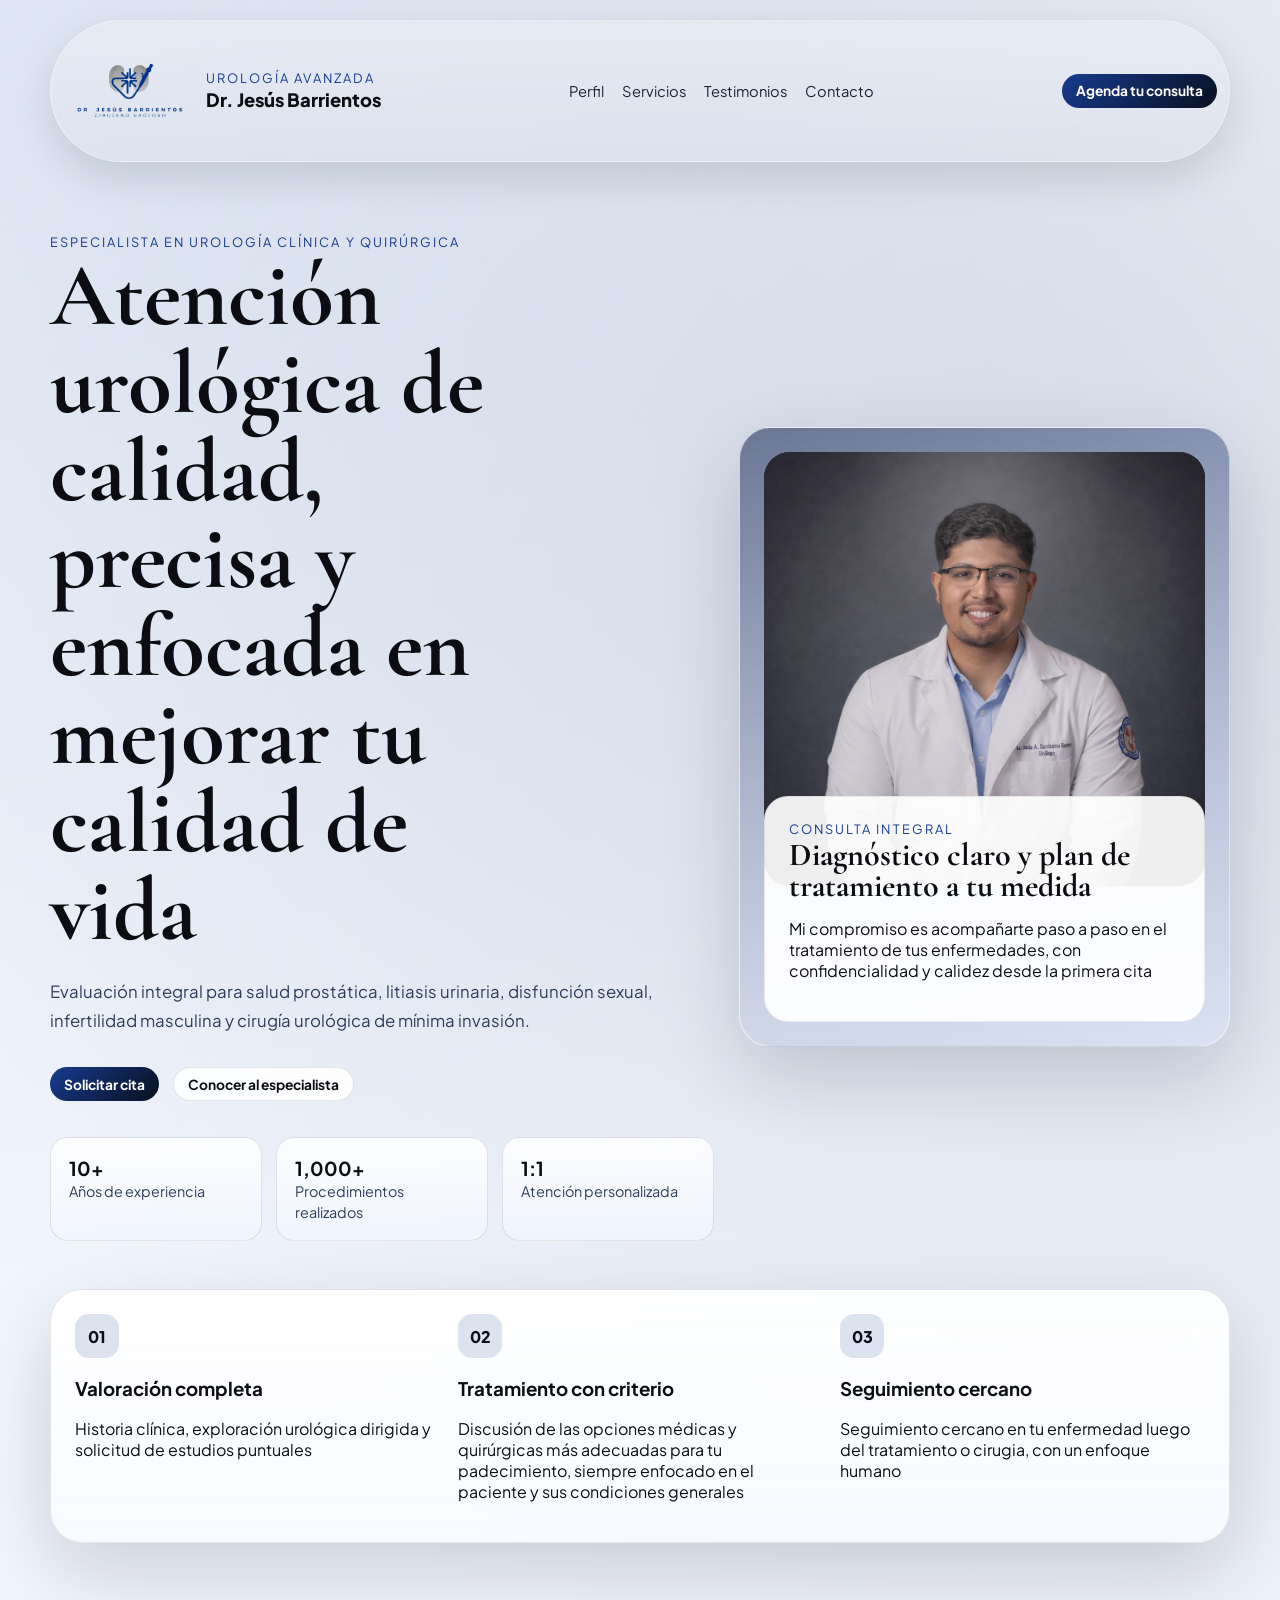
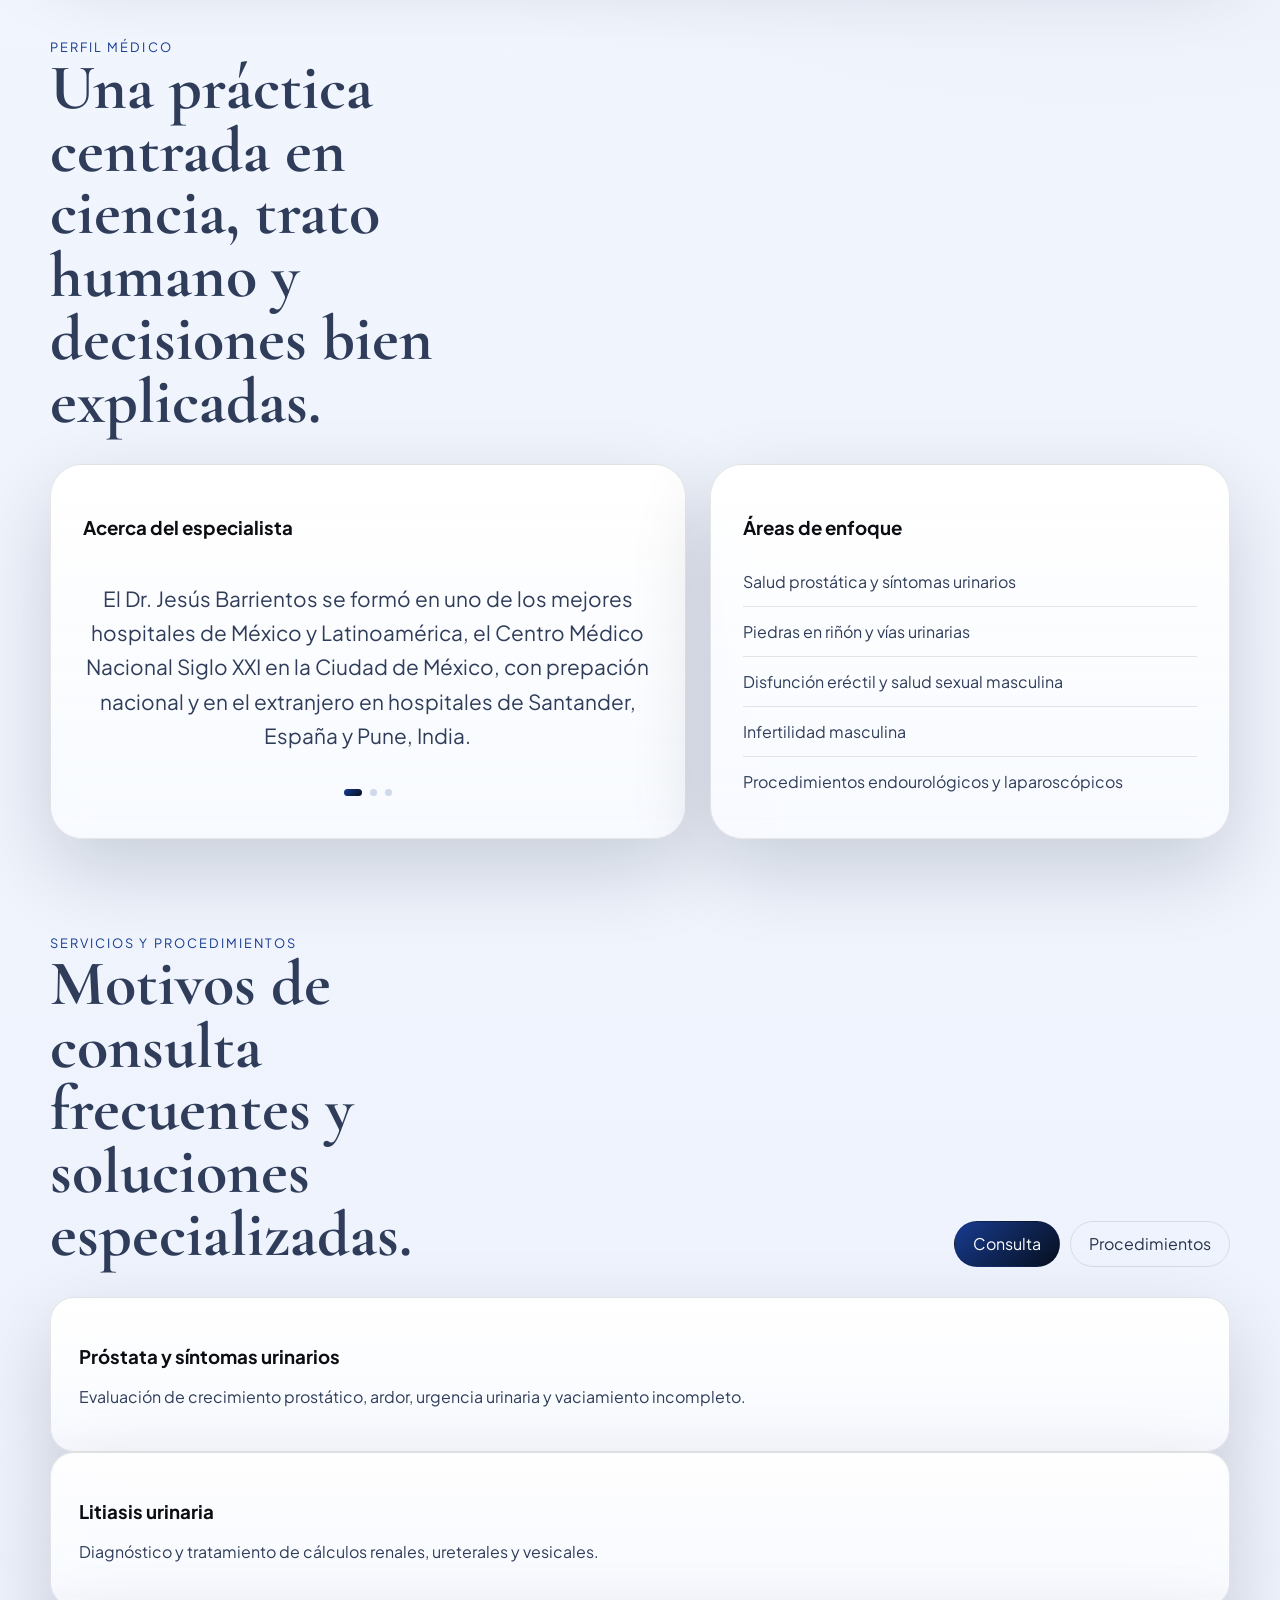
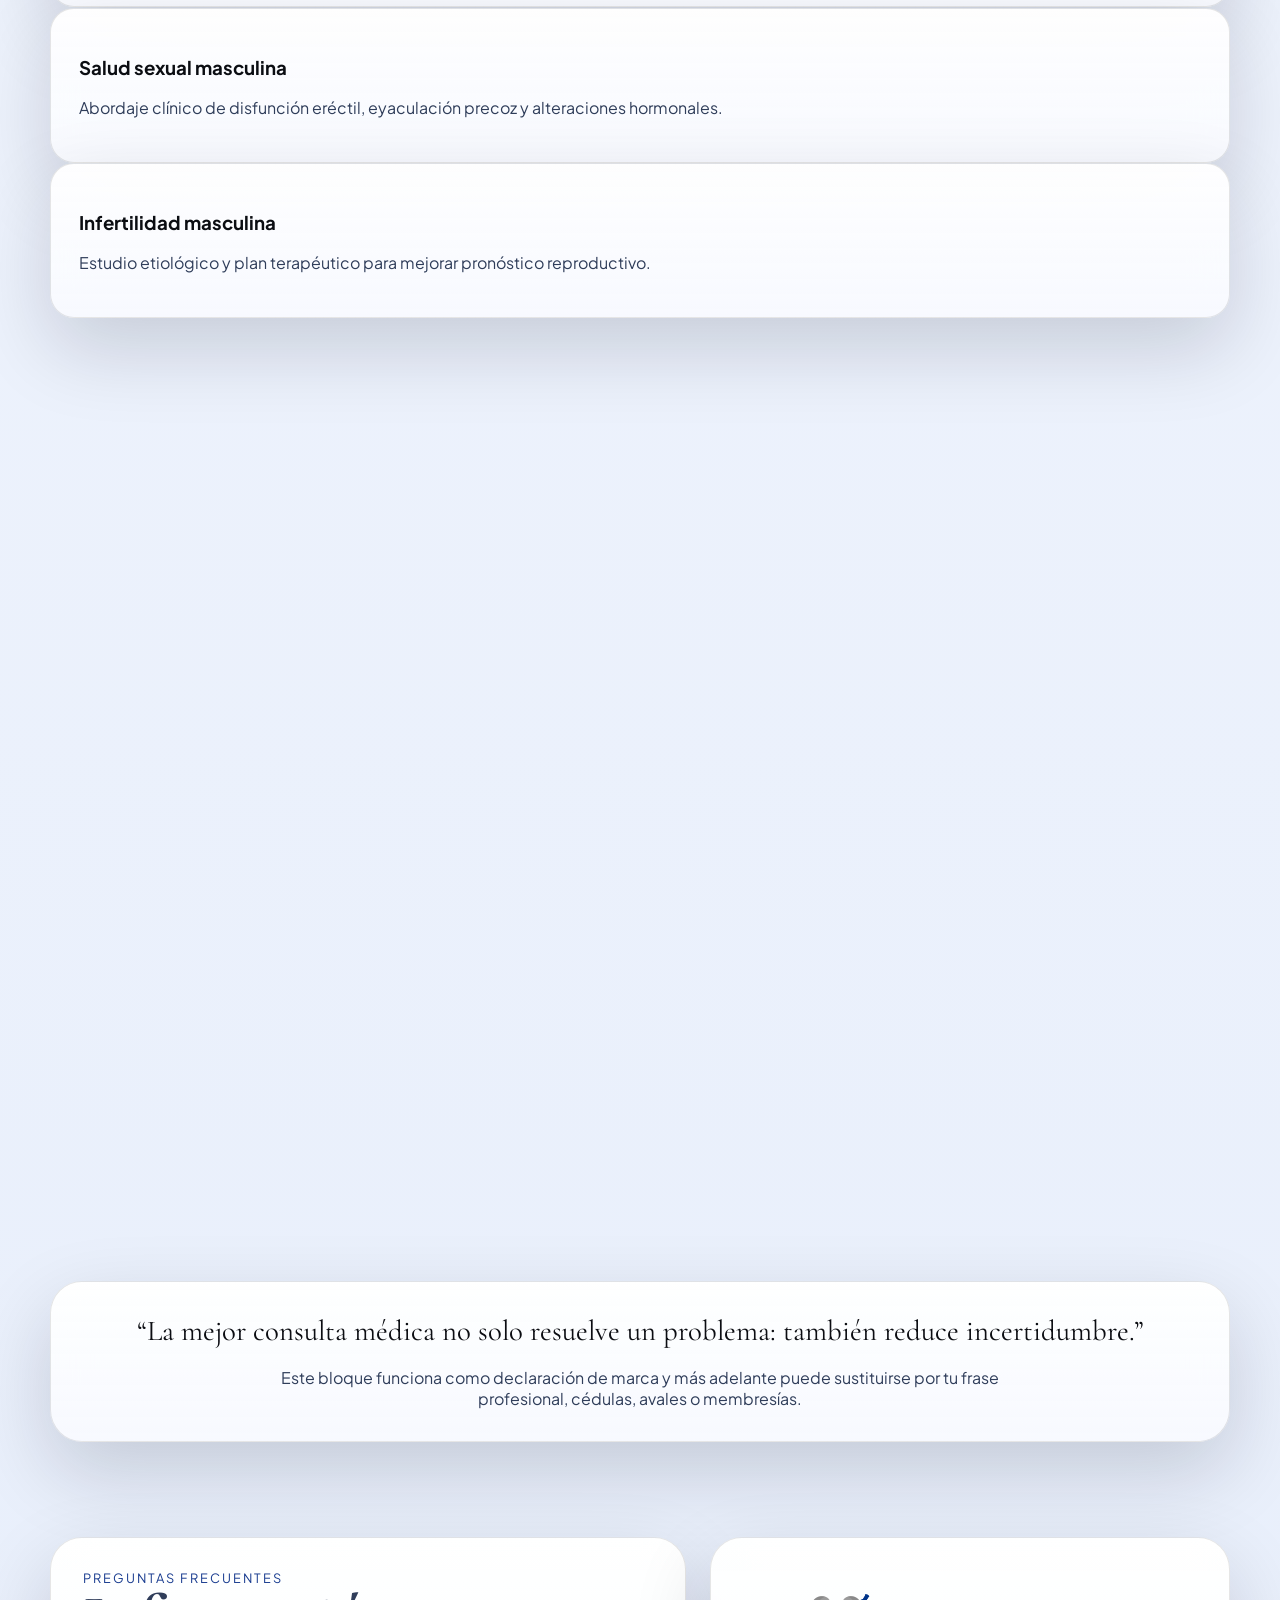
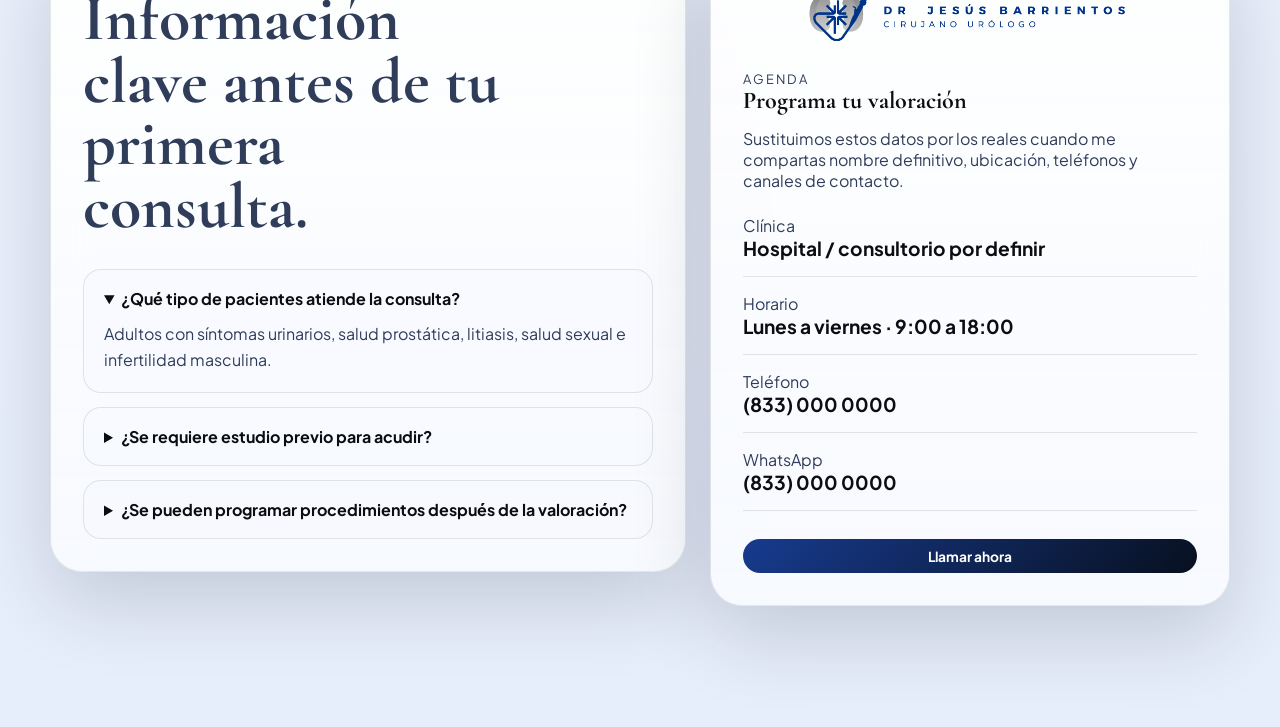
==== index.html @ b32d608a "Avance inicial landing Dr. Jesus Barrientos" ====
<!DOCTYPE html>
<html lang="es">
  <head>
    <meta charset="UTF-8" />
    <meta name="viewport" content="width=device-width, initial-scale=1.0" />
    <title>Dr. Jesús Barrientos | Cirujano Urólogo</title>
    <meta
      name="description"
      content="Landing page para práctica de urología con enfoque humano, diagnóstico preciso y atención especializada."
    />
    <link rel="preconnect" href="https://fonts.googleapis.com" />
    <link rel="preconnect" href="https://fonts.gstatic.com" crossorigin />
    <link
      href="https://fonts.googleapis.com/css2?family=Plus+Jakarta+Sans:wght@400;500;700;800&family=Cormorant+Garamond:wght@500;600;700&display=swap"
      rel="stylesheet"
    />
    <link rel="stylesheet" href="styles.css?v=8" />
  </head>
  <body>
    <div class="page-shell">
      <header class="topbar">
        <div class="brand-lockup">
          <img
            class="brand-logo"
            src="assets/logo-jesus-color.png"
            alt="Logo del Dr. Jesús Barrientos"
          />
          <div>
            <p class="eyebrow">Urología avanzada</p>
            <a class="brand-name" href="#inicio">Dr. Jesús Barrientos</a>
          </div>
        </div>
        <nav class="nav">
          <a href="#perfil">Perfil</a>
          <a href="#servicios">Servicios</a>
          <a href="#testimonios">Testimonios</a>
          <a href="#contacto">Contacto</a>
        </nav>
        <a class="button button-primary" href="#contacto">Agenda tu consulta</a>
      </header>

      <main>
        <section class="hero" id="inicio">
          <div class="hero-copy">
            <p class="eyebrow">Especialista en urología clínica y quirúrgica</p>
            <h1>Atención urológica de calidad, precisa y enfocada en mejorar tu calidad de vida</h1>
            <p class="hero-text">
              Evaluación integral para salud prostática, litiasis urinaria, disfunción sexual,
              infertilidad masculina y cirugía urológica de mínima invasión.
            </p>
            <div class="hero-actions">
              <a class="button button-primary" href="#contacto">Solicitar cita</a>
              <a class="button button-secondary" href="#perfil">Conocer al especialista</a>
            </div>
            <ul class="hero-metrics" aria-label="Indicadores de confianza">
              <li>
                <strong class="count-up" data-target="10" data-suffix="+">0</strong>
                <span>Años de experiencia</span>
              </li>
              <li>
                <strong class="count-up" data-target="1000" data-suffix="+">0</strong>
                <span>Procedimientos realizados</span>
              </li>
              <li><strong>1:1</strong><span>Atención personalizada</span></li>
            </ul>
          </div>
          <div class="hero-visual" aria-hidden="true">
            <div class="doctor-card">
              <div class="doctor-portrait">
                <img
                  class="doctor-photo"
                  src="assets/imagen-profesional.png"
                  alt="Fotografía profesional del Dr. Jesús Barrientos"
                />
              </div>
              <div class="doctor-details">
                <p class="eyebrow">Consulta integral</p>
                <h2>Diagnóstico claro y plan de tratamiento a tu medida</h2>
                <p>
                  Mi compromiso es acompañarte paso a paso en el tratamiento de tus enfermedades,
                  con confidencialidad y calidez desde la primera cita
                </p>
              </div>
            </div>
          </div>
        </section>

        <section class="trust-strip" aria-label="Beneficios clave">
          <article>
            <span>01</span>
            <h3>Valoración completa</h3>
            <p>Historia clínica, exploración urológica dirigida y solicitud de estudios puntuales</p>
          </article>
          <article>
            <span>02</span>
            <h3>Tratamiento con criterio</h3>
            <p>
              Discusión de las opciones médicas y quirúrgicas más adecuadas para tu padecimiento,
              siempre enfocado en el paciente y sus condiciones generales
            </p>
          </article>
          <article>
            <span>03</span>
            <h3>Seguimiento cercano</h3>
            <p>Seguimiento cercano en tu enfermedad luego del tratamiento o cirugia, con un enfoque humano</p>
          </article>
        </section>

        <section class="profile section" id="perfil">
          <div class="section-heading">
            <p class="eyebrow">Perfil médico</p>
            <h2>Una práctica centrada en ciencia, trato humano y decisiones bien explicadas.</h2>
          </div>
          <div class="profile-grid">
            <article class="profile-card">
              <h3>Acerca del especialista</h3>
              <div class="profile-rotator" aria-live="polite">
                <article class="profile-slide active">
                  <p>
                    El Dr. Jesús Barrientos se formó en uno de los mejores hospitales de México y
                    Latinoamérica, el Centro Médico Nacional Siglo XXI en la Ciudad de México, con
                    prepación nacional y en el extranjero en hospitales de Santander, España y
                    Pune, India.
                  </p>
                </article>
                <article class="profile-slide">
                  <p>
                    Cuenta con preparación en cirugía de minima invasión, láser y laparoscópica
                    que permite el mejor tratamiento y recuperación con tecnología de vanguardia,
                    siempre con enfoque integral del paciente y con un sentido humano en cada paso
                    de la enfermedad.
                  </p>
                </article>
                <article class="profile-slide">
                  <p>
                    Certificado por Organismos Nacionales e Internacionales como el Colegio
                    Mexicano de Urología Nacional y la AUA (American Urological Association).
                  </p>
                </article>
              </div>
              <div class="profile-dots" aria-label="Cambiar tarjeta de perfil">
                <button class="profile-dot active" type="button" aria-label="Ver tarjeta 1"></button>
                <button class="profile-dot" type="button" aria-label="Ver tarjeta 2"></button>
                <button class="profile-dot" type="button" aria-label="Ver tarjeta 3"></button>
              </div>
            </article>
            <article class="credentials-card">
              <h3>Áreas de enfoque</h3>
              <ul>
                <li>Salud prostática y síntomas urinarios</li>
                <li>Piedras en riñón y vías urinarias</li>
                <li>Disfunción eréctil y salud sexual masculina</li>
                <li>Infertilidad masculina</li>
                <li>Procedimientos endourológicos y laparoscópicos</li>
              </ul>
            </article>
          </div>
        </section>

        <section class="services section" id="servicios">
          <div class="section-heading split">
            <div>
              <p class="eyebrow">Servicios y procedimientos</p>
              <h2>Motivos de consulta frecuentes y soluciones especializadas.</h2>
            </div>
            <div class="tab-controls" role="tablist" aria-label="Tipos de atención">
              <button class="tab-button active" data-tab="consulta" type="button">Consulta</button>
              <button class="tab-button" data-tab="procedimientos" type="button">Procedimientos</button>
            </div>
          </div>

          <div class="tab-panel active" id="consulta">
            <div class="service-grid">
              <article class="service-card">
                <h3>Próstata y síntomas urinarios</h3>
                <p>Evaluación de crecimiento prostático, ardor, urgencia urinaria y vaciamiento incompleto.</p>
              </article>
              <article class="service-card">
                <h3>Litiasis urinaria</h3>
                <p>Diagnóstico y tratamiento de cálculos renales, ureterales y vesicales.</p>
              </article>
              <article class="service-card">
                <h3>Salud sexual masculina</h3>
                <p>Abordaje clínico de disfunción eréctil, eyaculación precoz y alteraciones hormonales.</p>
              </article>
              <article class="service-card">
                <h3>Infertilidad masculina</h3>
                <p>Estudio etiológico y plan terapéutico para mejorar pronóstico reproductivo.</p>
              </article>
            </div>
          </div>

          <div class="tab-panel" id="procedimientos">
            <div class="service-grid">
              <article class="service-card accent">
                <h3>Endourología</h3>
                <p>Manejo mínimamente invasivo para litiasis y patologías del tracto urinario.</p>
              </article>
              <article class="service-card accent">
                <h3>Cirugía laparoscópica</h3>
                <p>Técnicas con menor agresión tisular, recuperación más rápida y mejor control postoperatorio.</p>
              </article>
              <article class="service-card accent">
                <h3>Cistoscopia diagnóstica</h3>
                <p>Visualización directa de uretra y vejiga para diagnóstico oportuno.</p>
              </article>
              <article class="service-card accent">
                <h3>Cirugía ambulatoria</h3>
                <p>Resolución de procedimientos seleccionados con logística clara y seguimiento continuo.</p>
              </article>
            </div>
          </div>
        </section>

        <section class="testimonial-band section" id="testimonios">
          <div class="section-heading">
            <p class="eyebrow">Testimonios</p>
            <h2>La experiencia del paciente también forma parte del tratamiento.</h2>
          </div>
          <div class="testimonial-grid">
            <article class="testimonial-card">
              <p>
                “Me explicaron cada estudio y cada opción de tratamiento con mucha claridad. El
                proceso fue serio, ordenado y sin improvisaciones.”
              </p>
              <strong>Paciente, 48 años</strong>
            </article>
            <article class="testimonial-card">
              <p>
                “Buscaba una consulta profesional y discreta. Encontré seguimiento real y una
                atención muy humana.”
              </p>
              <strong>Paciente, 35 años</strong>
            </article>
            <article class="testimonial-card">
              <p>
                “El enfoque fue práctico y preciso. Salí de la cita entendiendo qué tenía y cuál
                era el siguiente paso.”
              </p>
              <strong>Paciente, 56 años</strong>
            </article>
          </div>
        </section>

        <section class="statement section">
          <blockquote>
            “La mejor consulta médica no solo resuelve un problema: también reduce incertidumbre.”
          </blockquote>
          <p>
            Este bloque funciona como declaración de marca y más adelante puede sustituirse por tu
            frase profesional, cédulas, avales o membresías.
          </p>
        </section>

        <section class="faq-contact section" id="contacto">
          <div class="faq-panel">
            <div class="section-heading">
              <p class="eyebrow">Preguntas frecuentes</p>
              <h2>Información clave antes de tu primera consulta.</h2>
            </div>
            <div class="faq-list">
              <details open>
                <summary>¿Qué tipo de pacientes atiende la consulta?</summary>
                <p>Adultos con síntomas urinarios, salud prostática, litiasis, salud sexual e infertilidad masculina.</p>
              </details>
              <details>
                <summary>¿Se requiere estudio previo para acudir?</summary>
                <p>No necesariamente. Si ya cuentas con análisis o ultrasonidos, conviene llevarlos para revisión.</p>
              </details>
              <details>
                <summary>¿Se pueden programar procedimientos después de la valoración?</summary>
                <p>Sí. El plan se define tras la consulta, con indicaciones, riesgos y tiempos de recuperación explicados.</p>
              </details>
            </div>
          </div>

          <aside class="contact-card">
            <img
              class="contact-logo"
              src="assets/logo-jesus-color-2.png"
              alt="Logo del Dr. Jesús Barrientos"
            />
            <p class="eyebrow">Agenda</p>
            <h2>Programa tu valoración</h2>
            <p>
              Sustituimos estos datos por los reales cuando me compartas nombre definitivo,
              ubicación, teléfonos y canales de contacto.
            </p>
            <ul class="contact-list">
              <li><span>Clínica</span><strong>Hospital / consultorio por definir</strong></li>
              <li><span>Horario</span><strong>Lunes a viernes · 9:00 a 18:00</strong></li>
              <li><span>Teléfono</span><strong>(833) 000 0000</strong></li>
              <li><span>WhatsApp</span><strong>(833) 000 0000</strong></li>
            </ul>
            <a class="button button-primary full" href="tel:+528330000000">Llamar ahora</a>
          </aside>
        </section>
      </main>
    </div>

    <script src="script.js?v=8"></script>
  </body>
</html>
---- styles.css ----
:root {
  --bg: #edf2fb;
  --bg-soft: #f7f9fe;
  --surface: rgba(255, 255, 255, 0.82);
  --surface-strong: #ffffff;
  --text: #0b0d12;
  --muted: #2f3d5a;
  --line: rgba(11, 13, 18, 0.1);
  --primary: #173b8f;
  --primary-deep: #0c1f4d;
  --accent: #d6deef;
  --shadow: 0 30px 80px rgba(7, 13, 29, 0.16);
  --radius-xl: 32px;
  --radius-lg: 24px;
  --radius-md: 18px;
  --content: 1180px;
}

* {
  box-sizing: border-box;
}

html {
  scroll-behavior: smooth;
}

section[id] {
  scroll-margin-top: 92px;
}

@media (prefers-reduced-motion: reduce) {
  html {
    scroll-behavior: auto;
  }
}

body {
  margin: 0;
  font-family: "Plus Jakarta Sans", sans-serif;
  color: var(--text);
  background:
    radial-gradient(circle at top left, rgba(23, 59, 143, 0.1), transparent 24%),
    radial-gradient(circle at 85% 10%, rgba(12, 31, 77, 0.12), transparent 24%),
    linear-gradient(180deg, #f5f8fe 0%, #e7eefb 100%);
}

a {
  color: inherit;
  text-decoration: none;
}

img {
  max-width: 100%;
}

.page-shell {
  width: min(calc(100% - 32px), var(--content));
  margin: 20px auto 48px;
}

.reveal {
  opacity: 0;
  transform: translate3d(0, 48px, 0);
  transition:
    opacity 720ms cubic-bezier(0.2, 0.65, 0.2, 1),
    transform 720ms cubic-bezier(0.2, 0.65, 0.2, 1);
  transition-delay: var(--reveal-delay, 0ms);
  will-change: opacity, transform;
}

.reveal.is-visible {
  opacity: 1;
  transform: translate3d(0, 0, 0);
}

.reveal-soft {
  transform: translate3d(0, 32px, 0);
}

@media (prefers-reduced-motion: reduce) {
  .reveal,
  .reveal-soft {
    opacity: 1;
    transform: none;
    transition: none;
  }
}

.topbar,
.trust-strip,
.profile-card,
.credentials-card,
.service-card,
.testimonial-card,
.statement,
.faq-panel,
.contact-card {
  backdrop-filter: blur(18px);
  background: linear-gradient(180deg, rgba(255, 255, 255, 0.96), rgba(248, 250, 255, 0.92));
  border: 1px solid var(--line);
  box-shadow: var(--shadow);
}

.topbar {
  position: sticky;
  top: 10px;
  z-index: 20;
  display: flex;
  align-items: center;
  justify-content: space-between;
  gap: 16px;
  padding: 6px 12px;
  border-radius: 999px;
  background: linear-gradient(180deg, rgba(236, 239, 244, 0.58), rgba(222, 226, 233, 0.44));
  border: 1px solid rgba(255, 255, 255, 0.32);
  box-shadow: 0 16px 42px rgba(9, 14, 24, 0.12);
  backdrop-filter: blur(22px) saturate(125%);
}

.brand-lockup {
  display: flex;
  align-items: center;
  gap: 7px;
  flex: 0 0 auto;
}

.brand-logo {
  width: 136px;
  height: auto;
  display: block;
}

.brand-name {
  font-weight: 800;
  font-size: 1.15rem;
}

.eyebrow {
  margin: 0 0 2px;
  color: var(--primary);
  font-size: 0.8rem;
  letter-spacing: 0.16em;
  text-transform: uppercase;
}

.nav {
  display: flex;
  align-items: center;
  justify-content: center;
  gap: 18px;
  color: #1d2430;
  font-size: 0.92rem;
  flex: 1 1 auto;
}

.topbar > .button {
  flex: 0 0 auto;
}

.button {
  display: inline-flex;
  align-items: center;
  justify-content: center;
  min-height: 34px;
  padding: 0 14px;
  border-radius: 999px;
  font-weight: 700;
  font-size: 0.86rem;
  transition: transform 160ms ease, background 160ms ease, color 160ms ease;
}

.button:hover,
.tab-button:hover {
  transform: translateY(-1px);
}

.button-primary {
  background: linear-gradient(135deg, var(--primary), #08101f);
  color: white;
}

.button-secondary {
  background: rgba(255, 255, 255, 0.9);
  border: 1px solid var(--line);
}

.full {
  width: 100%;
}

.hero,
.faq-contact,
.profile-grid,
.testimonial-grid {
  display: grid;
  gap: 24px;
}

.hero {
  grid-template-columns: 1.15fr 0.85fr;
  align-items: center;
  padding: 72px 0 48px;
}

.hero-copy h1,
.section-heading h2,
.contact-card h2,
.doctor-details h2 {
  margin: 0;
  font-family: "Cormorant Garamond", serif;
  line-height: 0.98;
}

.hero-copy h1 {
  font-size: clamp(3.2rem, 7vw, 6rem);
  max-width: 11ch;
}

.hero-text,
.section-heading,
.profile-card p,
.credentials-card li,
.service-card p,
.testimonial-card p,
.statement p,
.faq-list p,
.contact-card p,
.contact-list span {
  color: var(--muted);
}

.hero-text {
  max-width: 58ch;
  margin: 24px 0 0;
  font-size: 1.05rem;
  line-height: 1.7;
}

.hero-actions {
  display: flex;
  gap: 14px;
  margin-top: 32px;
}

.hero-metrics {
  display: grid;
  grid-template-columns: repeat(3, minmax(0, 1fr));
  gap: 14px;
  padding: 0;
  margin: 36px 0 0;
  list-style: none;
}

.hero-metrics li {
  padding: 18px;
  background: linear-gradient(180deg, rgba(255, 255, 255, 0.86), rgba(240, 245, 255, 0.82));
  border: 1px solid var(--line);
  border-radius: var(--radius-md);
}

.hero-metrics strong,
.contact-list strong {
  display: block;
  font-size: 1.2rem;
  color: var(--text);
}

.hero-metrics span {
  font-size: 0.9rem;
  color: var(--muted);
}

.hero-visual {
  position: relative;
}

.doctor-card {
  position: relative;
  min-height: 620px;
  padding: 24px;
  border-radius: var(--radius-xl);
  overflow: hidden;
  background:
    linear-gradient(180deg, rgba(255, 255, 255, 0.18), rgba(241, 245, 255, 0.72)),
    linear-gradient(135deg, rgba(12, 31, 77, 0.7), rgba(23, 59, 143, 0.34));
  border: 1px solid rgba(255, 255, 255, 0.58);
  box-shadow: var(--shadow);
}

.doctor-portrait {
  position: absolute;
  inset: 24px 24px 160px;
  display: flex;
  align-items: flex-end;
  justify-content: center;
  border-radius: 26px;
  overflow: hidden;
  background:
    radial-gradient(circle at top, rgba(255, 255, 255, 0.24), transparent 36%),
    linear-gradient(180deg, rgba(6, 12, 30, 0.9), rgba(23, 59, 143, 0.68));
}

.doctor-portrait::after {
  content: "";
  position: absolute;
  inset: 0;
  background:
    linear-gradient(180deg, rgba(9, 16, 35, 0.08), rgba(9, 16, 35, 0.2)),
    radial-gradient(circle at 50% 8%, rgba(255, 255, 255, 0.2), transparent 30%);
  pointer-events: none;
}

.doctor-photo {
  position: absolute;
  inset: 0;
  width: 100%;
  height: 100%;
  object-fit: cover;
  object-position: center 18%;
  transform: scale(1.03);
}

.doctor-details {
  position: absolute;
  right: 24px;
  left: 24px;
  bottom: 24px;
  padding: 24px;
  border-radius: 24px;
  background: rgba(255, 255, 255, 0.92);
  border: 1px solid rgba(11, 13, 18, 0.08);
}

.doctor-details h2 {
  font-size: 2rem;
  margin-bottom: 12px;
}

.trust-strip {
  display: grid;
  grid-template-columns: repeat(3, minmax(0, 1fr));
  gap: 18px;
  padding: 24px;
  border-radius: var(--radius-xl);
}

.trust-strip article span {
  display: inline-flex;
  width: 44px;
  height: 44px;
  align-items: center;
  justify-content: center;
  border-radius: 14px;
  background: rgba(23, 59, 143, 0.14);
  color: #08101f;
  font-weight: 800;
}

.section {
  padding: 96px 0 0;
}

.section-heading {
  margin-bottom: 30px;
}

.section-heading h2 {
  max-width: 14ch;
  font-size: clamp(2.5rem, 5vw, 4.2rem);
}

.split {
  display: flex;
  align-items: end;
  justify-content: space-between;
  gap: 20px;
}

.profile-grid {
  grid-template-columns: 1.1fr 0.9fr;
}

.profile-card,
.credentials-card,
.faq-panel,
.contact-card,
.statement {
  padding: 32px;
  border-radius: var(--radius-xl);
}

.profile-card {
  position: relative;
  min-height: 340px;
}

.profile-rotator {
  position: relative;
  min-height: 220px;
}

.profile-slide {
  position: absolute;
  inset: 0;
  display: flex;
  align-items: center;
  justify-content: center;
  text-align: center;
  opacity: 0;
  transform: translate3d(0, 18px, 0);
  transition:
    opacity 520ms ease,
    transform 520ms ease;
  pointer-events: none;
}

.profile-slide p {
  margin: 0;
  font-size: 1.3rem;
  line-height: 1.65;
}

.profile-slide.active {
  opacity: 1;
  transform: translate3d(0, 0, 0);
  pointer-events: auto;
}

.profile-dots {
  display: flex;
  justify-content: center;
  gap: 8px;
  margin-top: 12px;
}

.profile-dot {
  width: 7px;
  height: 7px;
  padding: 0;
  border: 0;
  border-radius: 999px;
  background: rgba(23, 59, 143, 0.18);
  cursor: pointer;
  transition:
    width 260ms ease,
    background 260ms ease;
}

.profile-dot.active {
  width: 18px;
  background: linear-gradient(135deg, var(--primary), #08101f);
}

.credentials-card ul,
.contact-list {
  padding: 0;
  margin: 0;
  list-style: none;
}

.credentials-card li {
  padding: 14px 0;
  border-bottom: 1px solid var(--line);
}

.credentials-card li:last-child {
  border-bottom: 0;
}

.tab-controls {
  display: flex;
  gap: 10px;
}

.tab-button {
  min-height: 46px;
  padding: 0 18px;
  border: 1px solid var(--line);
  border-radius: 999px;
  background: transparent;
  color: #26324a;
  font: inherit;
  cursor: pointer;
}

.tab-button.active {
  background: linear-gradient(135deg, var(--primary), #08101f);
  color: white;
}

.tab-panel {
  display: none;
}

.tab-panel.active {
  display: block;
}

.service-grid,
.testimonial-grid {
  grid-template-columns: repeat(2, minmax(0, 1fr));
}

.service-card,
.testimonial-card {
  padding: 28px;
  border-radius: var(--radius-lg);
}

.service-card.accent {
  background:
    linear-gradient(180deg, rgba(255, 255, 255, 0.98), rgba(239, 244, 255, 0.94));
}

.testimonial-band {
  position: relative;
}

.testimonial-grid {
  display: grid;
}

.testimonial-card p,
.statement blockquote {
  font-family: "Cormorant Garamond", serif;
  font-size: 1.8rem;
  line-height: 1.2;
}

.statement {
  text-align: center;
}

.statement blockquote {
  margin: 0;
  color: var(--text);
}

.statement p {
  max-width: 60ch;
  margin: 18px auto 0;
}

.faq-contact {
  grid-template-columns: 1.1fr 0.9fr;
  align-items: start;
  padding-bottom: 72px;
}

.faq-list {
  display: grid;
  gap: 14px;
}

.faq-list details {
  padding: 18px 20px;
  border-radius: 18px;
  background: rgba(248, 250, 255, 0.96);
  border: 1px solid var(--line);
}

.faq-list summary {
  cursor: pointer;
  font-weight: 700;
}

.faq-list p {
  margin: 12px 0 0;
  line-height: 1.65;
}

.contact-list {
  display: grid;
  gap: 16px;
  margin: 24px 0 28px;
}

.contact-logo {
  width: min(100%, 360px);
  height: auto;
  display: block;
  margin: 0 auto 14px;
}

.contact-list li {
  padding-bottom: 16px;
  border-bottom: 1px solid var(--line);
}

@media (max-width: 980px) {
  .topbar,
  .nav,
  .split,
  .hero-actions {
    flex-direction: column;
    align-items: flex-start;
  }

  .hero,
  .profile-grid,
  .faq-contact,
  .service-grid,
  .testimonial-grid,
  .trust-strip {
    grid-template-columns: 1fr;
  }

  .topbar {
    gap: 10px;
    padding: 9px 11px;
    border-radius: 28px;
  }

  .nav {
    margin-left: 0;
  }

  .topbar > .button {
    margin-left: 0;
  }

  .hero {
    padding-top: 48px;
  }

  .hero-copy h1,
  .section-heading h2 {
    max-width: none;
  }
}

@media (max-width: 640px) {
  .page-shell {
    width: min(calc(100% - 20px), var(--content));
  }

  .topbar,
  .profile-card,
  .credentials-card,
  .service-card,
  .testimonial-card,
  .faq-panel,
  .contact-card,
  .statement {
    padding: 22px;
  }

  .hero-copy h1 {
    font-size: 3.2rem;
  }

  .doctor-card {
    min-height: 480px;
  }

  .brand-logo {
    width: 108px;
  }

  .contact-logo {
    width: 148px;
  }

  .hero-metrics {
    grid-template-columns: 1fr;
  }
}
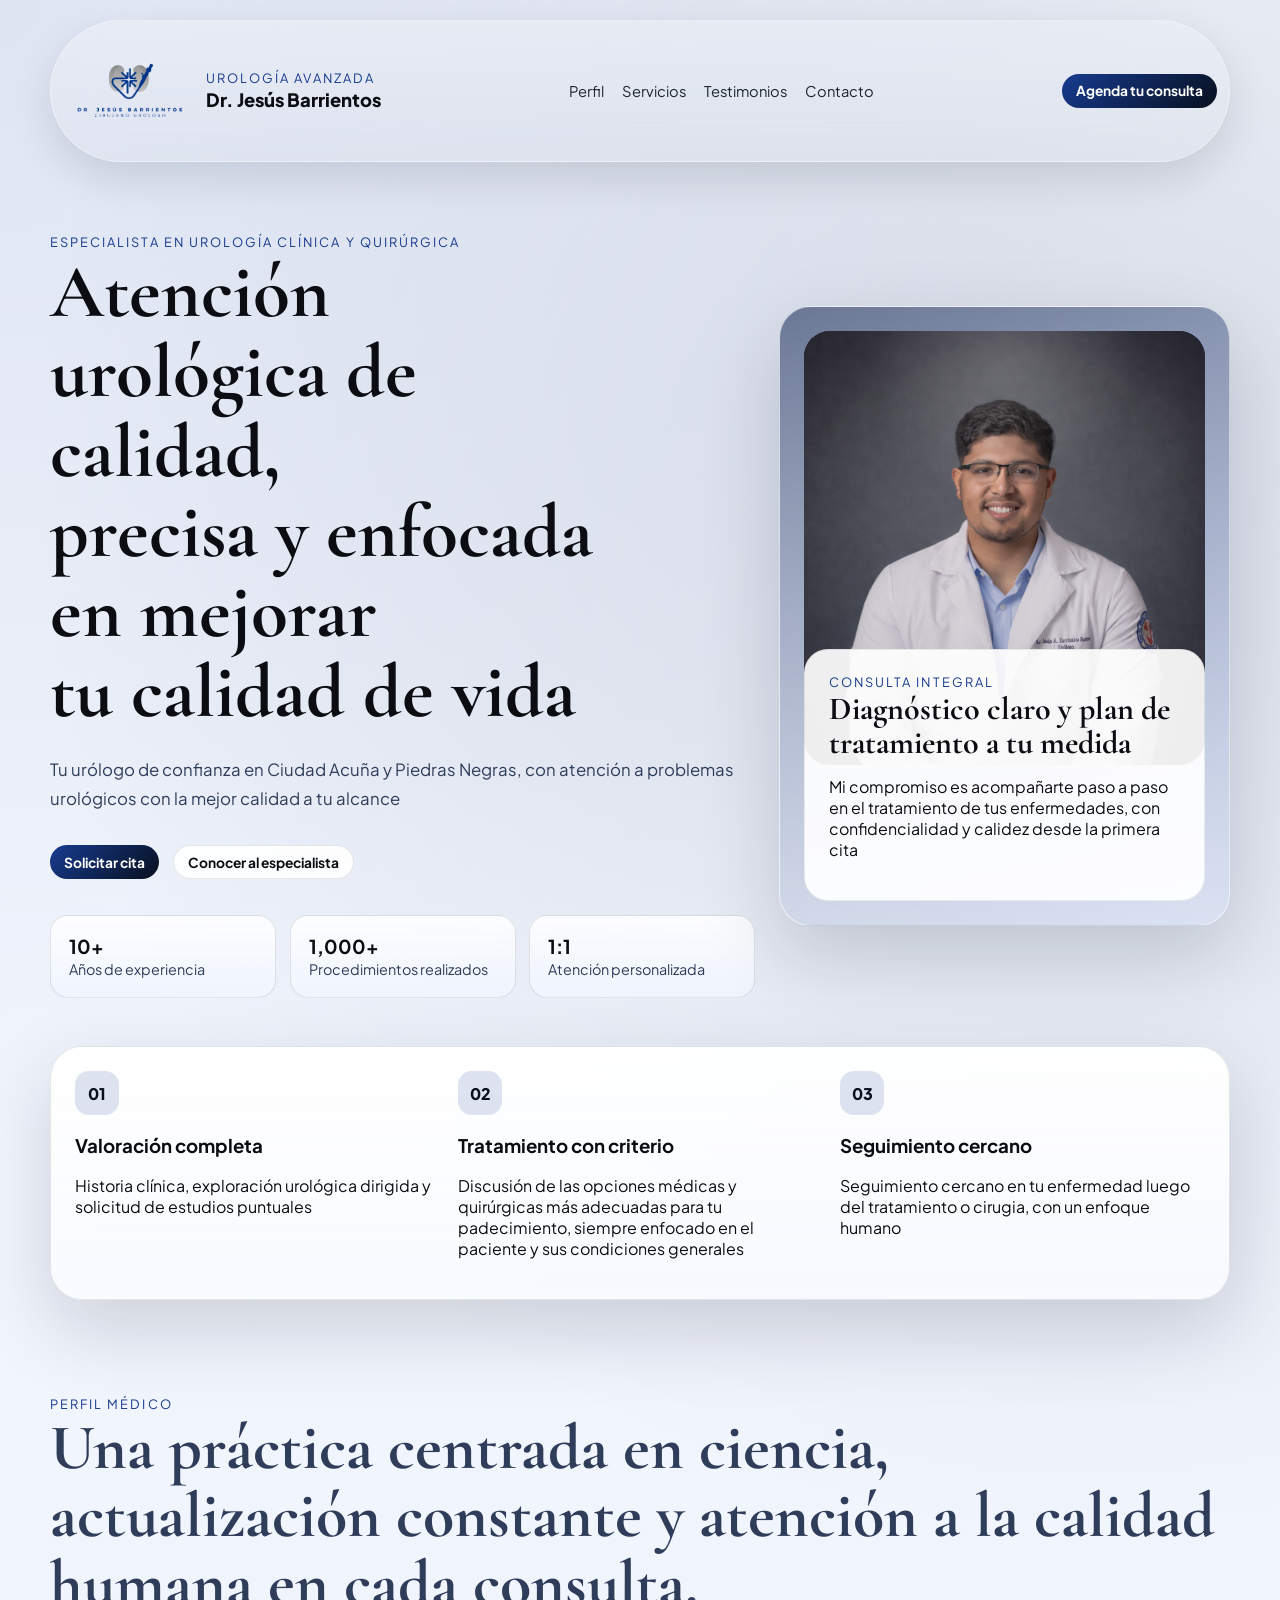
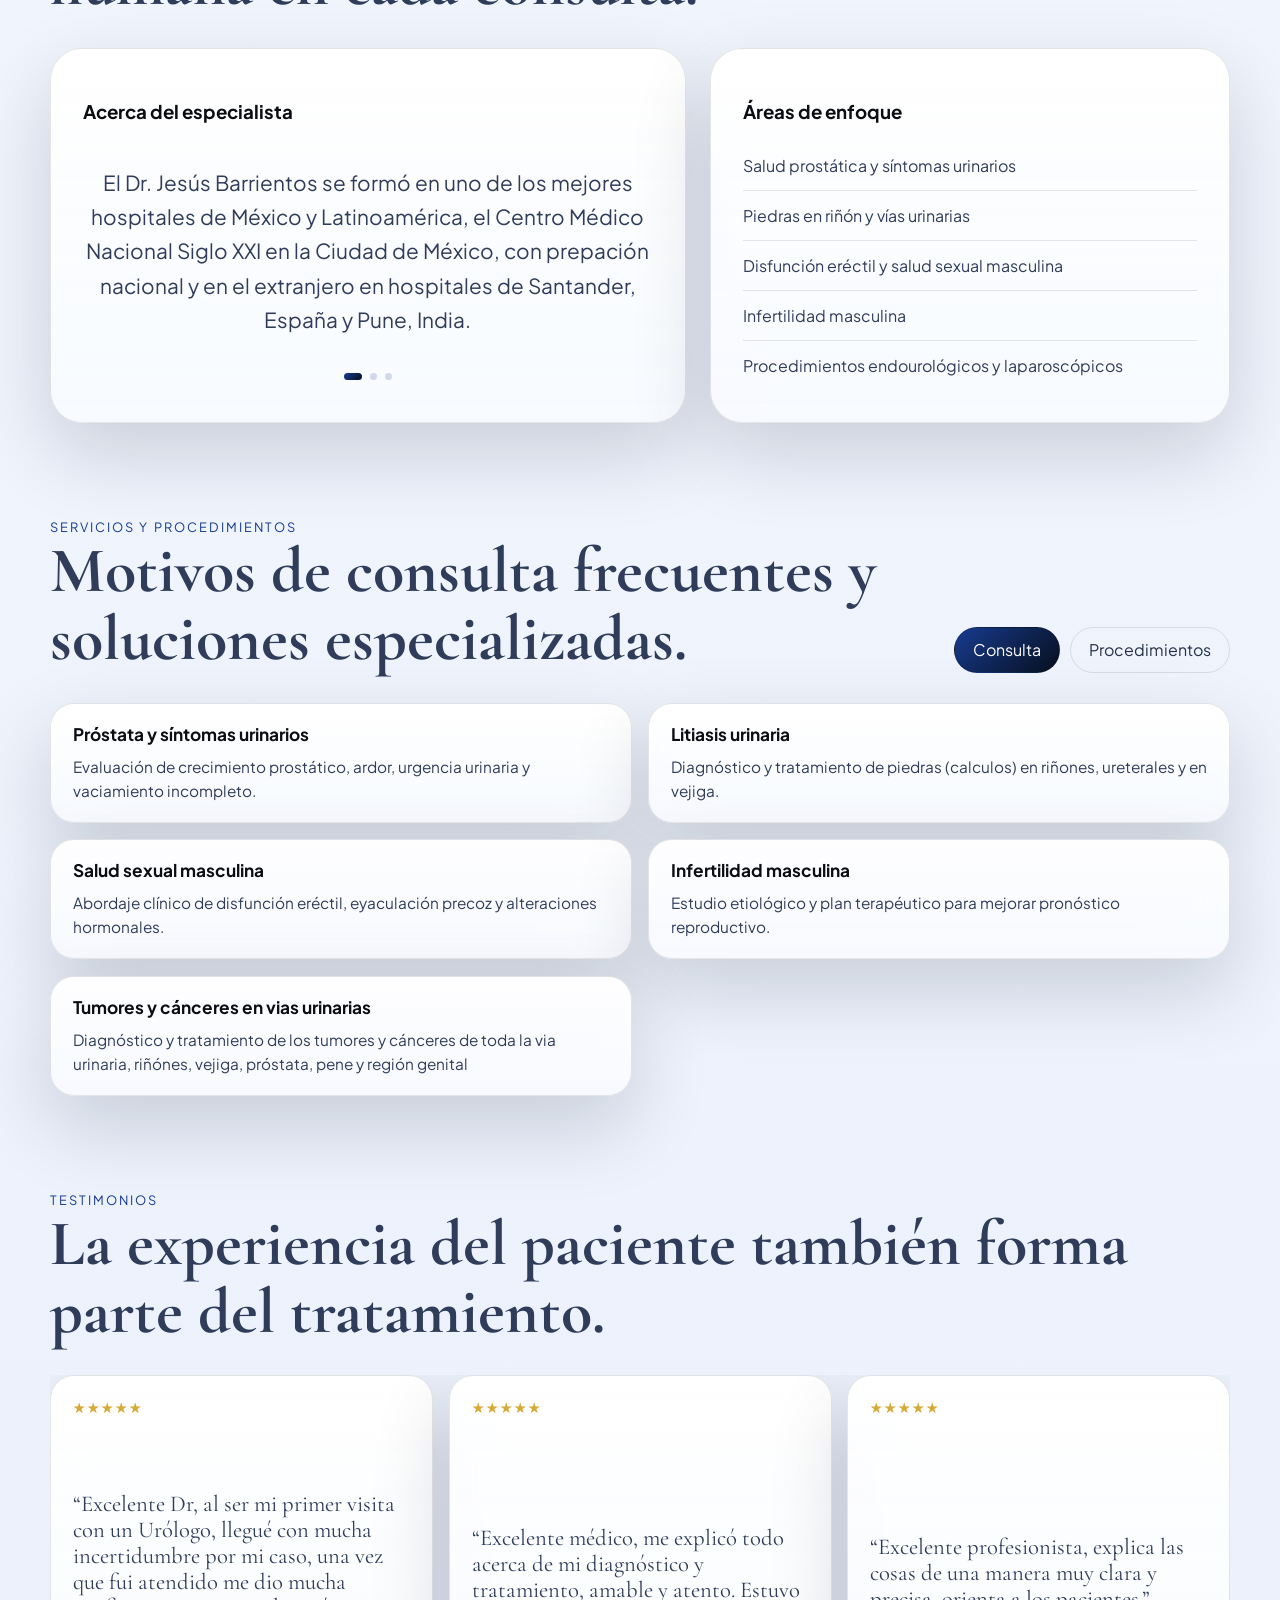
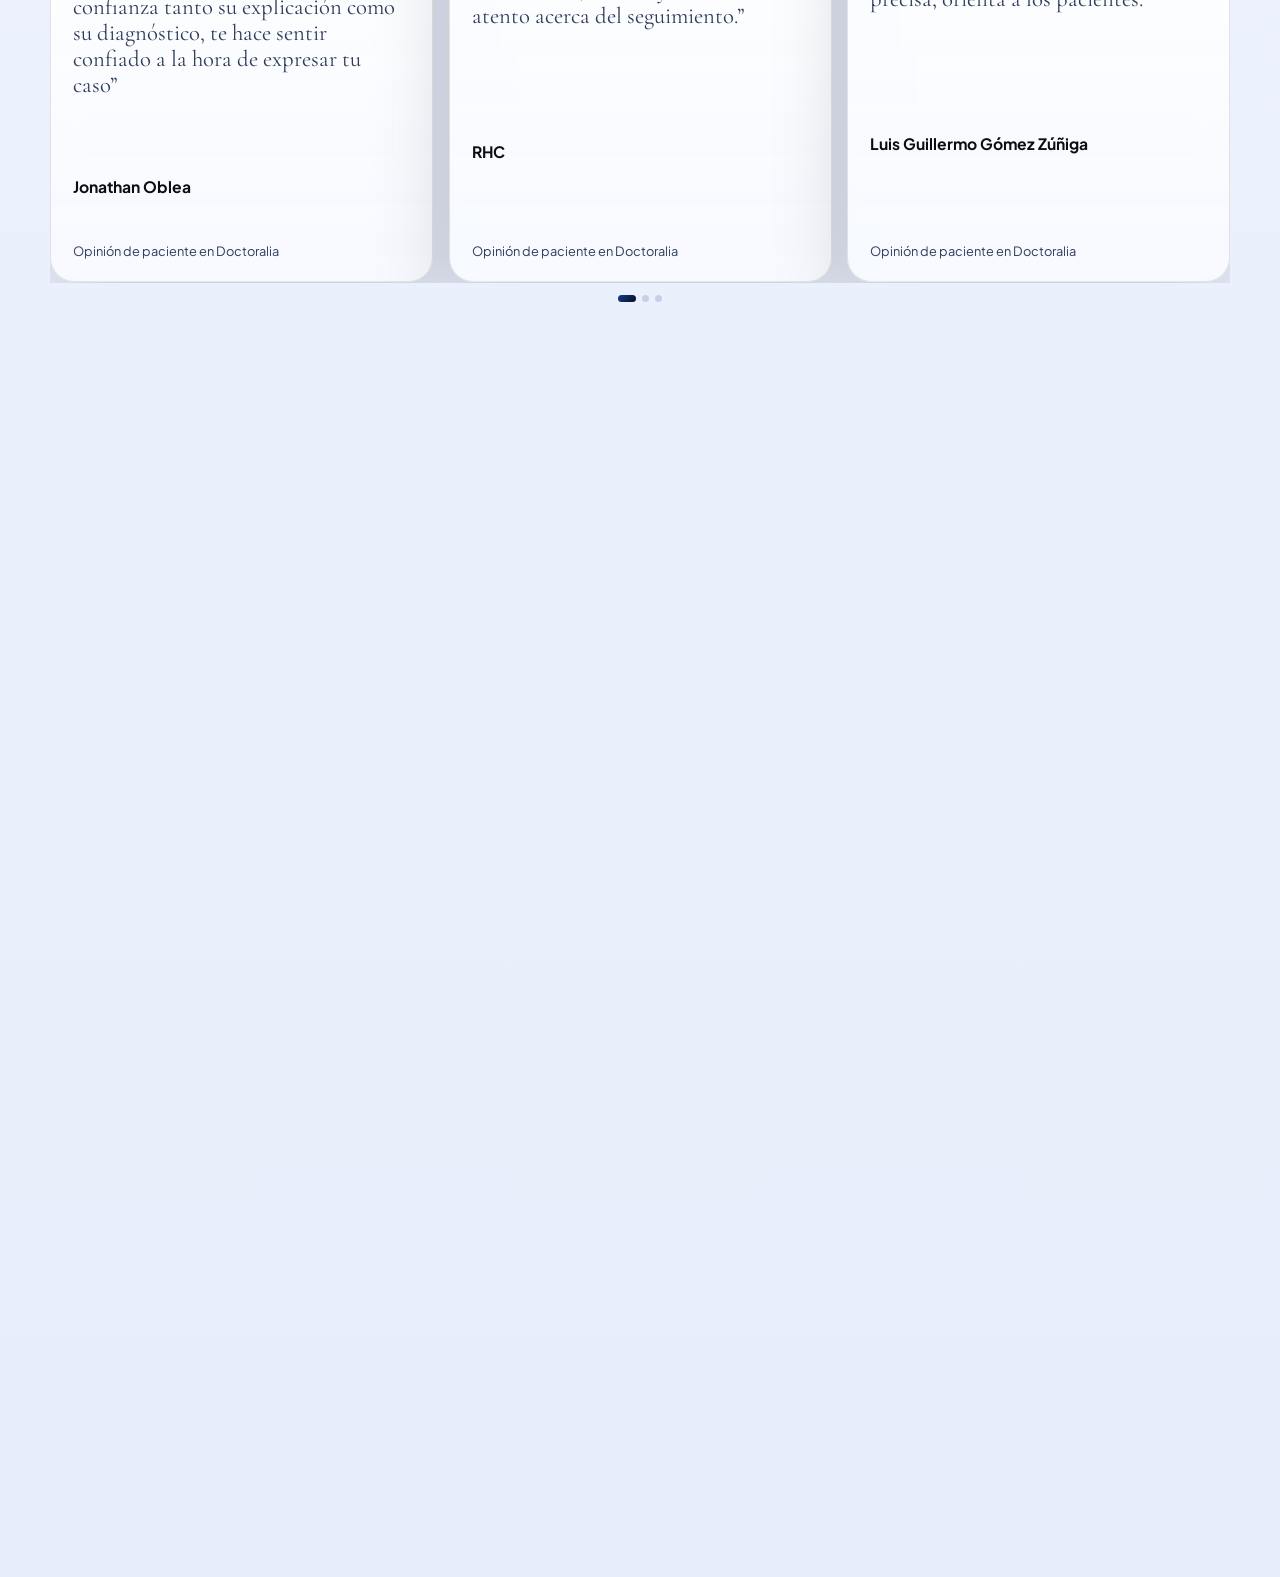
==== commit 3ffdff8d: "Ajustes de contenido y diseño landing Dr. Jesus Barrientos" ====
--- a/index.html
+++ b/index.html
@@ -14,7 +14,7 @@
       href="https://fonts.googleapis.com/css2?family=Plus+Jakarta+Sans:wght@400;500;700;800&family=Cormorant+Garamond:wght@500;600;700&display=swap"
       rel="stylesheet"
     />
-    <link rel="stylesheet" href="styles.css?v=8" />
+    <link rel="stylesheet" href="styles.css?v=12" />
   </head>
   <body>
     <div class="page-shell">
@@ -43,10 +43,14 @@
         <section class="hero" id="inicio">
           <div class="hero-copy">
             <p class="eyebrow">Especialista en urología clínica y quirúrgica</p>
-            <h1>Atención urológica de calidad, precisa y enfocada en mejorar tu calidad de vida</h1>
+            <h1>
+              <span>Atención urológica de calidad,</span>
+              <span>precisa y enfocada en mejorar</span>
+              <span>tu calidad de vida</span>
+            </h1>
             <p class="hero-text">
-              Evaluación integral para salud prostática, litiasis urinaria, disfunción sexual,
-              infertilidad masculina y cirugía urológica de mínima invasión.
+              Tu urólogo de confianza en Ciudad Acuña y Piedras Negras, con atención a problemas
+              urológicos con la mejor calidad a tu alcance
             </p>
             <div class="hero-actions">
               <a class="button button-primary" href="#contacto">Solicitar cita</a>
@@ -109,7 +113,7 @@
         <section class="profile section" id="perfil">
           <div class="section-heading">
             <p class="eyebrow">Perfil médico</p>
-            <h2>Una práctica centrada en ciencia, trato humano y decisiones bien explicadas.</h2>
+            <h2>Una práctica centrada en ciencia, actualización constante y atención a la calidad humana en cada consulta.</h2>
           </div>
           <div class="profile-grid">
             <article class="profile-card">
@@ -177,7 +181,7 @@
               </article>
               <article class="service-card">
                 <h3>Litiasis urinaria</h3>
-                <p>Diagnóstico y tratamiento de cálculos renales, ureterales y vesicales.</p>
+                <p>Diagnóstico y tratamiento de piedras (calculos) en riñones, ureterales y en vejiga.</p>
               </article>
               <article class="service-card">
                 <h3>Salud sexual masculina</h3>
@@ -186,6 +190,13 @@
               <article class="service-card">
                 <h3>Infertilidad masculina</h3>
                 <p>Estudio etiológico y plan terapéutico para mejorar pronóstico reproductivo.</p>
+              </article>
+              <article class="service-card">
+                <h3>Tumores y cánceres en vias urinarias</h3>
+                <p>
+                  Diagnóstico y tratamiento de los tumores y cánceres de toda la via urinaria,
+                  riñónes, vejiga, próstata, pene y región genital
+                </p>
               </article>
             </div>
           </div>
@@ -206,7 +217,10 @@
               </article>
               <article class="service-card accent">
                 <h3>Cirugía ambulatoria</h3>
-                <p>Resolución de procedimientos seleccionados con logística clara y seguimiento continuo.</p>
+                <p>
+                  Resolución de manera ambulatoria de problemas comúnes, circuncisión, vasectomía,
+                  eliminación de verrugas , etc.. Con la mejor tecnología láser
+                </p>
               </article>
             </div>
           </div>
@@ -217,39 +231,106 @@
             <p class="eyebrow">Testimonios</p>
             <h2>La experiencia del paciente también forma parte del tratamiento.</h2>
           </div>
-          <div class="testimonial-grid">
-            <article class="testimonial-card">
-              <p>
-                “Me explicaron cada estudio y cada opción de tratamiento con mucha claridad. El
-                proceso fue serio, ordenado y sin improvisaciones.”
-              </p>
-              <strong>Paciente, 48 años</strong>
-            </article>
-            <article class="testimonial-card">
-              <p>
-                “Buscaba una consulta profesional y discreta. Encontré seguimiento real y una
-                atención muy humana.”
-              </p>
-              <strong>Paciente, 35 años</strong>
-            </article>
-            <article class="testimonial-card">
-              <p>
-                “El enfoque fue práctico y preciso. Salí de la cita entendiendo qué tenía y cuál
-                era el siguiente paso.”
-              </p>
-              <strong>Paciente, 56 años</strong>
-            </article>
-          </div>
-        </section>
-
-        <section class="statement section">
+          <div class="testimonial-carousel">
+            <div class="testimonial-viewport">
+              <div class="testimonial-track">
+                <article class="testimonial-card">
+                  <div class="testimonial-stars" aria-label="5 estrellas">★★★★★</div>
+                  <p>
+                    “Excelente Dr, al ser mi primer visita con un Urólogo, llegué con mucha
+                    incertidumbre por mi caso, una vez que fui atendido me dio mucha confianza
+                    tanto su explicación como su diagnóstico, te hace sentir confiado a la hora de
+                    expresar tu caso”
+                  </p>
+                  <strong>Jonathan Oblea</strong>
+                  <span>Opinión de paciente en Doctoralia</span>
+                </article>
+                <article class="testimonial-card">
+                  <div class="testimonial-stars" aria-label="5 estrellas">★★★★★</div>
+                  <p>
+                    “Excelente médico, me explicó todo acerca de mi diagnóstico y tratamiento,
+                    amable y atento. Estuvo atento acerca del seguimiento.”
+                  </p>
+                  <strong>RHC</strong>
+                  <span>Opinión de paciente en Doctoralia</span>
+                </article>
+                <article class="testimonial-card">
+                  <div class="testimonial-stars" aria-label="5 estrellas">★★★★★</div>
+                  <p>
+                    “Excelente profesionista, explica las cosas de una manera muy clara y precisa,
+                    orienta a los pacientes.”
+                  </p>
+                  <strong>Luis Guillermo Gómez Zúñiga</strong>
+                  <span>Opinión de paciente en Doctoralia</span>
+                </article>
+                <article class="testimonial-card">
+                  <div class="testimonial-stars" aria-label="5 estrellas">★★★★★</div>
+                  <p>
+                    “El trato personal fue muy bueno y las explicaciones muy detalladas. En general
+                    fue una muy buena desición el escoger éste Doctor.”
+                  </p>
+                  <strong>Jaime Lucio</strong>
+                  <span>Opinión de paciente en Doctoralia</span>
+                </article>
+                <article class="testimonial-card">
+                  <div class="testimonial-stars" aria-label="5 estrellas">★★★★★</div>
+                  <p>
+                    “Probablemente encuentren otros doctores con 5 estrellas por aquí y no dudo
+                    que sean bueno médicos, pero este doctor tiene lo que no todos tienen y es una
+                    gran empatía y dedicación. Durante toda la cita me sentí muy cómodo, explicó
+                    muy detalladamente el problema y el tratamiento, respondió cada pregunta y
+                    sobre todo fue súper empatico tratando de hacerme sentir en múltiples ocasiones
+                    que todo iba a ester bien.”
+                  </p>
+                  <strong>DT</strong>
+                  <span>Opinión de paciente en Doctoralia</span>
+                </article>
+                <article class="testimonial-card">
+                  <div class="testimonial-stars" aria-label="5 estrellas">★★★★★</div>
+                  <p>“Súper excelente te todo, instalaciones y consulta súper completa”</p>
+                  <strong>C.R.</strong>
+                  <span>Opinión de paciente en Doctoralia</span>
+                </article>
+                <article class="testimonial-card">
+                  <div class="testimonial-stars" aria-label="5 estrellas">★★★★★</div>
+                  <p>
+                    “Mis respetos al Dr Jesús Barrientos se comporta a la altura de un especialista
+                    y tiene una atención donde uno como paciente llega a sentirse tranquilo al
+                    momento de expresar sus síntomas. Altamente recomendable”
+                  </p>
+                  <strong>Josafat Ortega</strong>
+                  <span>Opinión de paciente en Doctoralia</span>
+                </article>
+                <article class="testimonial-card">
+                  <div class="testimonial-stars" aria-label="5 estrellas">★★★★★</div>
+                  <p>
+                    “Excelente atención , la explicación de los resultados muy detallada,
+                    recomendado 100%”
+                  </p>
+                  <strong>Fernando Valenzuela</strong>
+                  <span>Opinión de paciente en Doctoralia</span>
+                </article>
+                <article class="testimonial-card">
+                  <div class="testimonial-stars" aria-label="5 estrellas">★★★★★</div>
+                  <p>
+                    “Ha sido el mejor doctor que he encontrado, trató muy bien a mi abuelo y lo
+                    dejó totalmente sano. Muy humano y se nota su gran conocimiento sobre la
+                    urología, ya que explica todo de manera que lo puedas entender aún sin tener un
+                    background médico”
+                  </p>
+                  <strong>ARBR</strong>
+                  <span>Opinión de paciente en Doctoralia</span>
+                </article>
+              </div>
+            </div>
+            <div class="testimonial-dots" aria-label="Cambiar testimonio"></div>
+          </div>
+        </section>
+
+        <section class="statement section" data-parallax>
           <blockquote>
-            “La mejor consulta médica no solo resuelve un problema: también reduce incertidumbre.”
+            “La mejor medicina es la que se realiza con el paciente en el centro, analizando la enfermedad como una parte de un todo, aplicando la mejor evidencia y ciencia disponibles”
           </blockquote>
-          <p>
-            Este bloque funciona como declaración de marca y más adelante puede sustituirse por tu
-            frase profesional, cédulas, avales o membresías.
-          </p>
         </section>
 
         <section class="faq-contact section" id="contacto">
@@ -298,6 +379,6 @@
       </main>
     </div>
 
-    <script src="script.js?v=8"></script>
+    <script src="script.js?v=12"></script>
   </body>
 </html>
--- a/styles.css
+++ b/styles.css
@@ -197,7 +197,7 @@
 }
 
 .hero {
-  grid-template-columns: 1.15fr 0.85fr;
+  grid-template-columns: 1.22fr 0.78fr;
   align-items: center;
   padding: 72px 0 48px;
 }
@@ -208,12 +208,16 @@
 .doctor-details h2 {
   margin: 0;
   font-family: "Cormorant Garamond", serif;
-  line-height: 0.98;
+  line-height: 1.06;
 }
 
 .hero-copy h1 {
-  font-size: clamp(3.2rem, 7vw, 6rem);
-  max-width: 11ch;
+  font-size: clamp(2.8rem, 5.9vw, 5rem);
+  max-width: 15.5ch;
+}
+
+.hero-copy h1 span {
+  display: block;
 }
 
 .hero-text,
@@ -316,8 +320,8 @@
   width: 100%;
   height: 100%;
   object-fit: cover;
-  object-position: center 18%;
-  transform: scale(1.03);
+  object-position: center 2%;
+  transform: scale(1.12);
 }
 
 .doctor-details {
@@ -367,6 +371,20 @@
 .section-heading h2 {
   max-width: 14ch;
   font-size: clamp(2.5rem, 5vw, 4.2rem);
+}
+
+.testimonial-band .section-heading h2 {
+  max-width: none;
+}
+
+.profile.section .section-heading h2 {
+  max-width: none;
+  text-align: left;
+}
+
+.services.section .section-heading h2 {
+  max-width: none;
+  text-align: left;
 }
 
 .split {
@@ -498,7 +516,9 @@
 
 .service-grid,
 .testimonial-grid {
+  display: grid;
   grid-template-columns: repeat(2, minmax(0, 1fr));
+  gap: 16px;
 }
 
 .service-card,
@@ -507,6 +527,22 @@
   border-radius: var(--radius-lg);
 }
 
+.service-card {
+  padding: 20px 22px;
+}
+
+.service-card h3 {
+  margin: 0 0 10px;
+  font-size: 1.08rem;
+  line-height: 1.2;
+}
+
+.service-card p {
+  margin: 0;
+  font-size: 0.96rem;
+  line-height: 1.55;
+}
+
 .service-card.accent {
   background:
     linear-gradient(180deg, rgba(255, 255, 255, 0.98), rgba(239, 244, 255, 0.94));
@@ -516,15 +552,122 @@
   position: relative;
 }
 
-.testimonial-grid {
+.testimonial-carousel {
   display: grid;
+  gap: 12px;
+}
+
+.testimonial-viewport {
+  overflow: hidden;
+}
+
+.testimonial-track {
+  display: flex;
+  gap: 16px;
+  transition: transform 1100ms cubic-bezier(0.23, 1, 0.32, 1);
+  will-change: transform;
+}
+
+.testimonial-card {
+  flex: 0 0 calc((100% - 32px) / 3);
+  min-height: 226px;
+  display: flex;
+  flex-direction: column;
+  justify-content: space-between;
+  padding: 22px;
+}
+
+.testimonial-stars {
+  color: #d7a938;
+  letter-spacing: 0.14em;
+  font-size: 0.88rem;
+  margin-bottom: 10px;
 }
 
 .testimonial-card p,
 .statement blockquote {
   font-family: "Cormorant Garamond", serif;
-  font-size: 1.8rem;
-  line-height: 1.2;
+  font-size: 1.42rem;
+  line-height: 1.14;
+}
+
+.testimonial-card strong {
+  display: block;
+  margin-top: 12px;
+  font-size: 0.98rem;
+}
+
+.testimonial-card span {
+  margin-top: 4px;
+  color: var(--muted);
+  font-size: 0.8rem;
+}
+
+.testimonial-dots {
+  display: flex;
+  justify-content: center;
+  gap: 6px;
+}
+
+.testimonial-dot {
+  width: 7px;
+  height: 7px;
+  padding: 0;
+  border: 0;
+  border-radius: 999px;
+  background: rgba(23, 59, 143, 0.18);
+  cursor: pointer;
+  transition:
+    width 260ms ease,
+    background 260ms ease;
+}
+
+.testimonial-dot.active {
+  width: 18px;
+  background: linear-gradient(135deg, var(--primary), #08101f);
+}
+
+.statement {
+  position: relative;
+  overflow: hidden;
+  text-align: center;
+  isolation: isolate;
+  min-height: 280px;
+  display: flex;
+  flex-direction: column;
+  justify-content: center;
+  padding: 24px 28px;
+}
+
+.statement::before {
+  content: "";
+  position: absolute;
+  inset: -18% -8%;
+  background:
+    linear-gradient(180deg, rgba(10, 16, 31, 0.42), rgba(10, 16, 31, 0.22)),
+    url("assets/quirurgica-fondo.jpg") center center / cover no-repeat;
+  transform: translate3d(0, var(--parallax-offset, 0px), 0) scale(1.14);
+  transform-origin: center center;
+  z-index: -2;
+  will-change: transform;
+}
+
+.statement::after {
+  content: "";
+  position: absolute;
+  inset: 0;
+  background:
+    linear-gradient(180deg, rgba(247, 250, 255, 0.76), rgba(247, 250, 255, 0.88)),
+    radial-gradient(circle at 50% 20%, rgba(255, 255, 255, 0.22), transparent 30%);
+  z-index: -1;
+}
+
+.statement blockquote,
+.statement p {
+  position: relative;
+  z-index: 1;
+  transform: translate3d(0, var(--parallax-content-offset, 0px), 0);
+  will-change: transform;
 }
 
 .statement {
@@ -534,6 +677,10 @@
 .statement blockquote {
   margin: 0;
   color: var(--text);
+  max-width: 24ch;
+  margin-inline: auto;
+  font-size: clamp(1.7rem, 3.4vw, 2.7rem);
+  line-height: 1.12;
 }
 
 .statement p {
@@ -600,9 +747,12 @@
   .profile-grid,
   .faq-contact,
   .service-grid,
-  .testimonial-grid,
   .trust-strip {
     grid-template-columns: 1fr;
+  }
+
+  .testimonial-card {
+    flex-basis: calc((100% - 16px) / 2);
   }
 
   .topbar {
@@ -634,7 +784,25 @@
     width: min(calc(100% - 20px), var(--content));
   }
 
-  .topbar,
+  .topbar {
+    position: static;
+    gap: 10px;
+    padding: 10px 12px;
+    border-radius: 24px;
+  }
+
+  .nav {
+    width: 100%;
+    justify-content: space-between;
+    gap: 10px;
+    font-size: 0.8rem;
+  }
+
+  .topbar > .button {
+    width: 100%;
+    justify-content: center;
+  }
+
   .profile-card,
   .credentials-card,
   .service-card,
@@ -642,19 +810,69 @@
   .faq-panel,
   .contact-card,
   .statement {
-    padding: 22px;
+    padding: 18px;
   }
 
   .hero-copy h1 {
-    font-size: 3.2rem;
+    font-size: 2.5rem;
+    line-height: 1.04;
+  }
+
+  .hero-text {
+    margin-top: 18px;
+    font-size: 0.98rem;
+    line-height: 1.6;
+  }
+
+  .hero-actions {
+    width: 100%;
+    margin-top: 24px;
+  }
+
+  .hero-actions .button {
+    width: 100%;
+  }
+
+  .hero {
+    gap: 18px;
+    padding: 26px 0 32px;
   }
 
   .doctor-card {
-    min-height: 480px;
+    min-height: 420px;
+    padding: 16px;
+  }
+
+  .doctor-portrait {
+    inset: 16px 16px 132px;
+    border-radius: 22px;
+  }
+
+  .doctor-details {
+    right: 16px;
+    left: 16px;
+    bottom: 16px;
+    padding: 18px;
+  }
+
+  .doctor-details h2 {
+    font-size: 1.55rem;
+    line-height: 1.02;
+  }
+
+  .testimonial-card {
+    flex-basis: 100%;
+    min-height: auto;
+    padding: 18px;
+  }
+
+  .testimonial-card p {
+    font-size: 1.24rem;
+    line-height: 1.14;
   }
 
   .brand-logo {
-    width: 108px;
+    width: 88px;
   }
 
   .contact-logo {
@@ -663,5 +881,70 @@
 
   .hero-metrics {
     grid-template-columns: 1fr;
-  }
-}
+    margin-top: 24px;
+  }
+
+  .trust-strip {
+    padding: 18px;
+    gap: 14px;
+  }
+
+  .section {
+    padding-top: 72px;
+  }
+
+  .section-heading {
+    margin-bottom: 22px;
+  }
+
+  .section-heading h2,
+  .profile.section .section-heading h2,
+  .services.section .section-heading h2,
+  .testimonial-band .section-heading h2 {
+    font-size: 2.1rem;
+    line-height: 1.02;
+  }
+
+  .profile-card {
+    min-height: 380px;
+  }
+
+  .profile-rotator {
+    min-height: 250px;
+  }
+
+  .profile-slide p {
+    font-size: 1.08rem;
+    line-height: 1.55;
+  }
+
+  .tab-controls {
+    width: 100%;
+  }
+
+  .tab-button {
+    flex: 1 1 0;
+    min-height: 42px;
+    padding: 0 14px;
+  }
+
+  .service-grid {
+    grid-template-columns: 1fr;
+  }
+
+  .statement {
+    min-height: 220px;
+    padding: 18px;
+  }
+
+  .statement blockquote {
+    max-width: 18ch;
+    font-size: 1.45rem;
+    line-height: 1.1;
+  }
+
+  .faq-contact {
+    gap: 18px;
+    padding-bottom: 36px;
+  }
+}
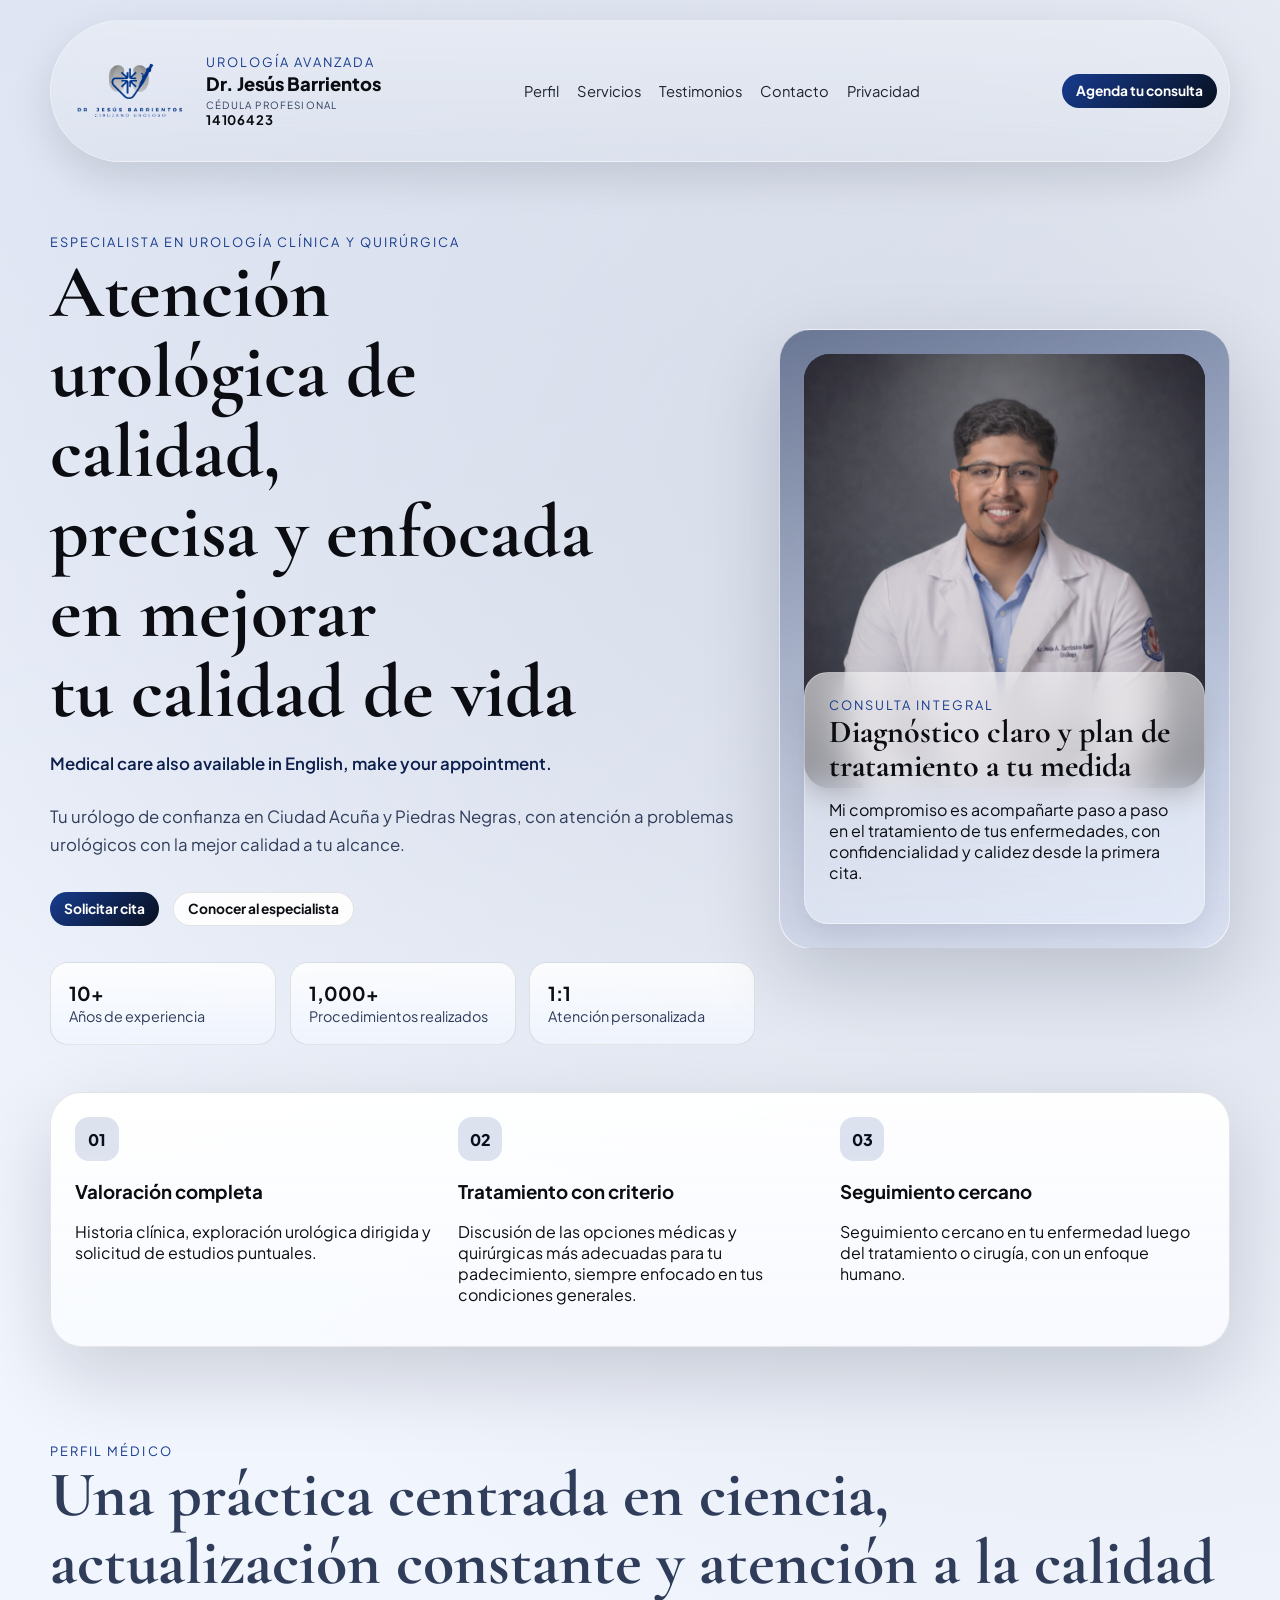
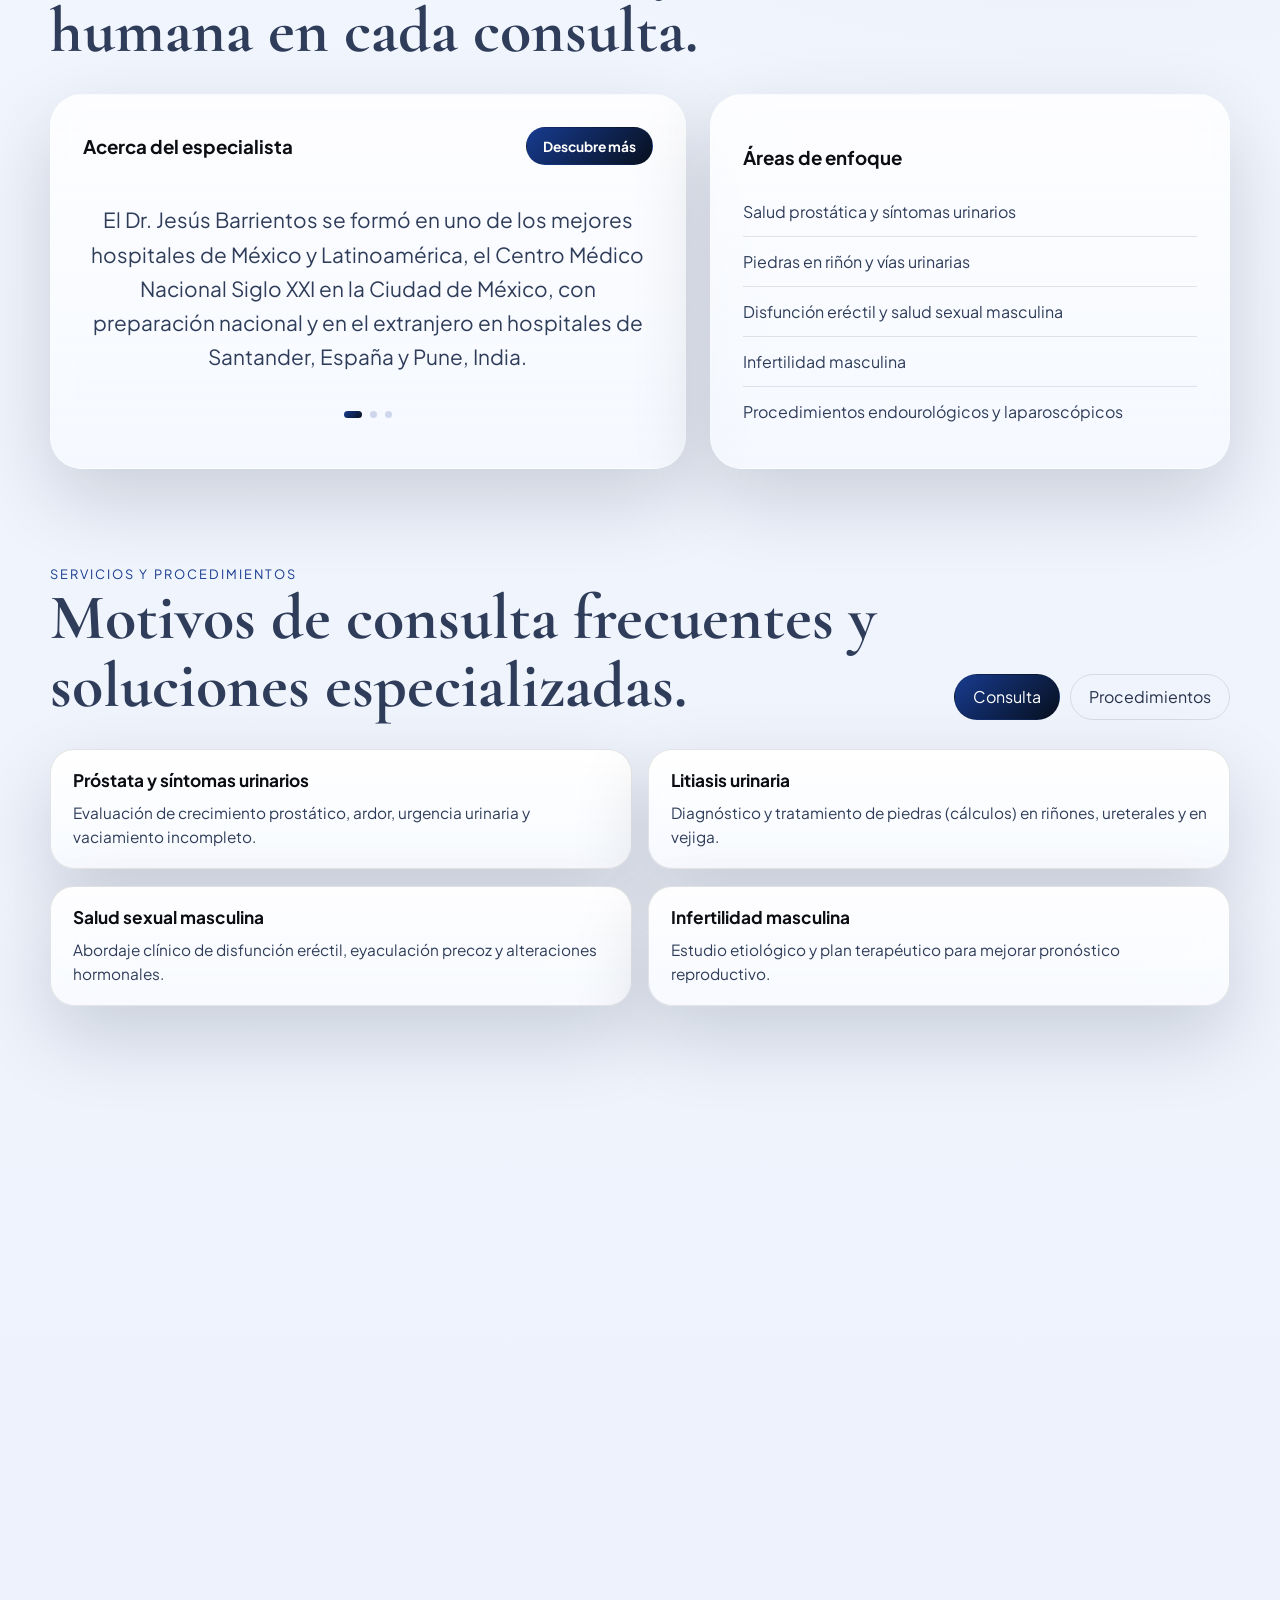
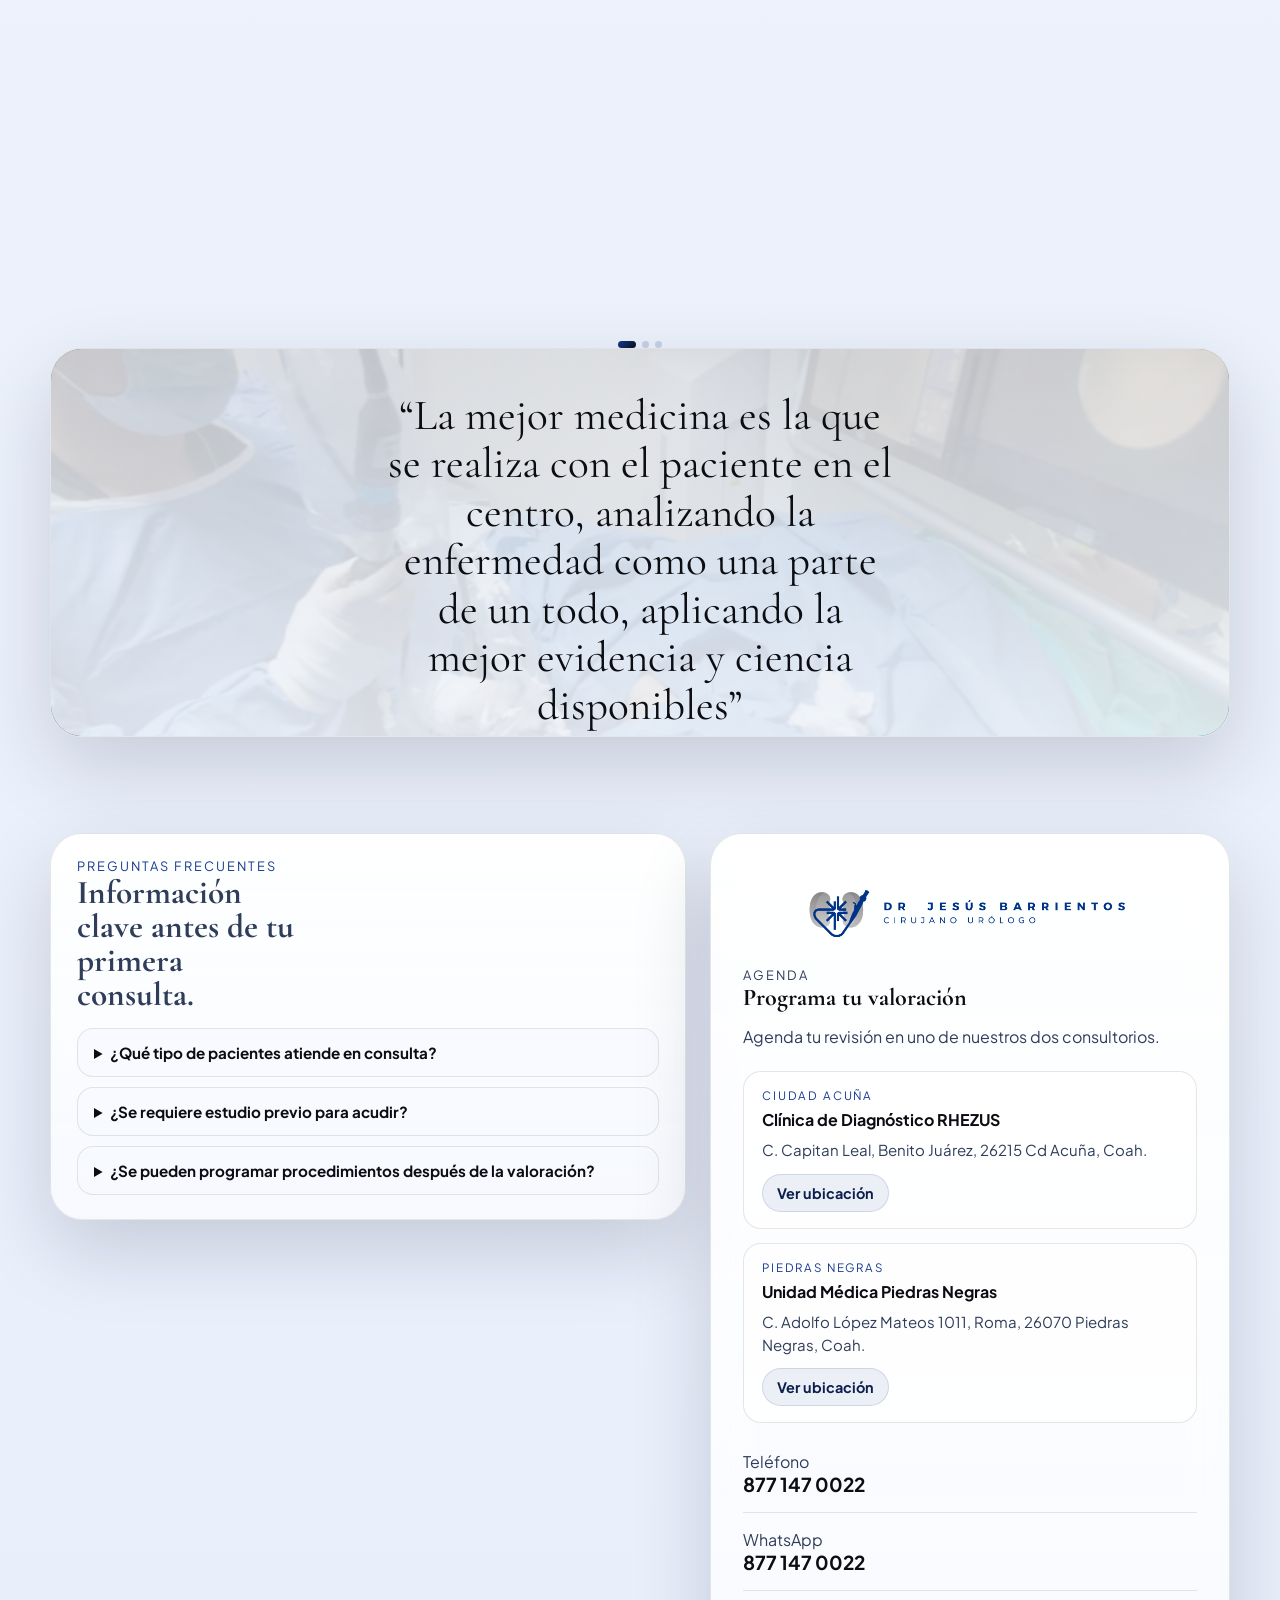
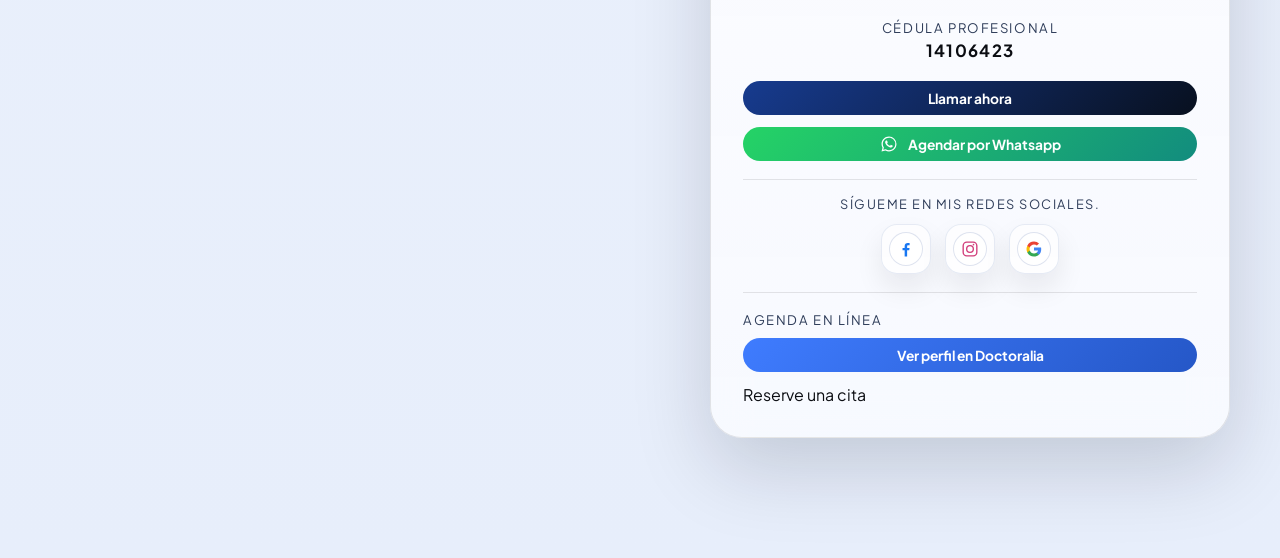
==== commit 68f3f9c7: "Publicar sitio web" ====
--- a/index.html
+++ b/index.html
@@ -14,27 +14,45 @@
       href="https://fonts.googleapis.com/css2?family=Plus+Jakarta+Sans:wght@400;500;700;800&family=Cormorant+Garamond:wght@500;600;700&display=swap"
       rel="stylesheet"
     />
-    <link rel="stylesheet" href="styles.css?v=12" />
+    <link rel="stylesheet" href="styles.css?v=49" />
   </head>
   <body>
     <div class="page-shell">
       <header class="topbar">
         <div class="brand-lockup">
           <img
-            class="brand-logo"
+            class="brand-logo brand-logo-desktop"
             src="assets/logo-jesus-color.png"
+            alt="Logo del Dr. Jesús Barrientos"
+          />
+          <img
+            class="brand-logo-mobile"
+            src="assets/logo-jesus-mobile-top.png"
             alt="Logo del Dr. Jesús Barrientos"
           />
           <div>
             <p class="eyebrow">Urología avanzada</p>
             <a class="brand-name" href="#inicio">Dr. Jesús Barrientos</a>
+            <p class="brand-license"><span>Cédula profesional</span><strong>14106423</strong></p>
           </div>
         </div>
-        <nav class="nav">
+        <button
+          class="menu-toggle"
+          type="button"
+          aria-expanded="false"
+          aria-controls="main-nav"
+          aria-label="Abrir menú de navegación"
+        >
+          <span></span>
+          <span></span>
+          <span></span>
+        </button>
+        <nav class="nav" id="main-nav">
           <a href="#perfil">Perfil</a>
           <a href="#servicios">Servicios</a>
           <a href="#testimonios">Testimonios</a>
           <a href="#contacto">Contacto</a>
+          <a href="privacy.html">Privacidad</a>
         </nav>
         <a class="button button-primary" href="#contacto">Agenda tu consulta</a>
       </header>
@@ -48,9 +66,12 @@
               <span>precisa y enfocada en mejorar</span>
               <span>tu calidad de vida</span>
             </h1>
+            <p class="hero-text hero-text-english">
+              Medical care also available in English, make your appointment.
+            </p>
             <p class="hero-text">
               Tu urólogo de confianza en Ciudad Acuña y Piedras Negras, con atención a problemas
-              urológicos con la mejor calidad a tu alcance
+              urológicos con la mejor calidad a tu alcance.
             </p>
             <div class="hero-actions">
               <a class="button button-primary" href="#contacto">Solicitar cita</a>
@@ -68,7 +89,7 @@
               <li><strong>1:1</strong><span>Atención personalizada</span></li>
             </ul>
           </div>
-          <div class="hero-visual" aria-hidden="true">
+          <div class="hero-visual" aria-hidden="true" data-hero-parallax>
             <div class="doctor-card">
               <div class="doctor-portrait">
                 <img
@@ -82,7 +103,7 @@
                 <h2>Diagnóstico claro y plan de tratamiento a tu medida</h2>
                 <p>
                   Mi compromiso es acompañarte paso a paso en el tratamiento de tus enfermedades,
-                  con confidencialidad y calidez desde la primera cita
+                  con confidencialidad y calidez desde la primera cita.
                 </p>
               </div>
             </div>
@@ -93,20 +114,20 @@
           <article>
             <span>01</span>
             <h3>Valoración completa</h3>
-            <p>Historia clínica, exploración urológica dirigida y solicitud de estudios puntuales</p>
+            <p>Historia clínica, exploración urológica dirigida y solicitud de estudios puntuales.</p>
           </article>
           <article>
             <span>02</span>
             <h3>Tratamiento con criterio</h3>
             <p>
               Discusión de las opciones médicas y quirúrgicas más adecuadas para tu padecimiento,
-              siempre enfocado en el paciente y sus condiciones generales
+              siempre enfocado en tus condiciones generales.
             </p>
           </article>
           <article>
             <span>03</span>
             <h3>Seguimiento cercano</h3>
-            <p>Seguimiento cercano en tu enfermedad luego del tratamiento o cirugia, con un enfoque humano</p>
+            <p>Seguimiento cercano en tu enfermedad luego del tratamiento o cirugía, con un enfoque humano.</p>
           </article>
         </section>
 
@@ -117,19 +138,22 @@
           </div>
           <div class="profile-grid">
             <article class="profile-card">
-              <h3>Acerca del especialista</h3>
+              <div class="profile-card-head">
+                <h3>Acerca del especialista</h3>
+                <a class="button button-secondary profile-more-button" href="especialista.html">Descubre más</a>
+              </div>
               <div class="profile-rotator" aria-live="polite">
                 <article class="profile-slide active">
                   <p>
                     El Dr. Jesús Barrientos se formó en uno de los mejores hospitales de México y
                     Latinoamérica, el Centro Médico Nacional Siglo XXI en la Ciudad de México, con
-                    prepación nacional y en el extranjero en hospitales de Santander, España y
+                    preparación nacional y en el extranjero en hospitales de Santander, España y
                     Pune, India.
                   </p>
                 </article>
                 <article class="profile-slide">
                   <p>
-                    Cuenta con preparación en cirugía de minima invasión, láser y laparoscópica
+                    Cuenta con preparación en cirugía de mínima invasión, láser y laparoscópica
                     que permite el mejor tratamiento y recuperación con tecnología de vanguardia,
                     siempre con enfoque integral del paciente y con un sentido humano en cada paso
                     de la enfermedad.
@@ -181,7 +205,7 @@
               </article>
               <article class="service-card">
                 <h3>Litiasis urinaria</h3>
-                <p>Diagnóstico y tratamiento de piedras (calculos) en riñones, ureterales y en vejiga.</p>
+                <p>Diagnóstico y tratamiento de piedras (cálculos) en riñones, ureterales y en vejiga.</p>
               </article>
               <article class="service-card">
                 <h3>Salud sexual masculina</h3>
@@ -192,10 +216,10 @@
                 <p>Estudio etiológico y plan terapéutico para mejorar pronóstico reproductivo.</p>
               </article>
               <article class="service-card">
-                <h3>Tumores y cánceres en vias urinarias</h3>
+                <h3>Tumores y cánceres en vías urinarias</h3>
                 <p>
-                  Diagnóstico y tratamiento de los tumores y cánceres de toda la via urinaria,
-                  riñónes, vejiga, próstata, pene y región genital
+                  Diagnóstico y tratamiento de los tumores y cánceres de toda la vía urinaria,
+                  riñones, vejiga, próstata, pene y región genital.
                 </p>
               </article>
             </div>
@@ -218,8 +242,8 @@
               <article class="service-card accent">
                 <h3>Cirugía ambulatoria</h3>
                 <p>
-                  Resolución de manera ambulatoria de problemas comúnes, circuncisión, vasectomía,
-                  eliminación de verrugas , etc.. Con la mejor tecnología láser
+                  Resolución de manera ambulatoria de problemas comunes, circuncisión, vasectomía,
+                  eliminación de verrugas, etc. Con la mejor tecnología láser.
                 </p>
               </article>
             </div>
@@ -333,16 +357,16 @@
           </blockquote>
         </section>
 
-        <section class="faq-contact section" id="contacto">
+        <section class="faq-contact section" id="preguntas">
           <div class="faq-panel">
             <div class="section-heading">
               <p class="eyebrow">Preguntas frecuentes</p>
               <h2>Información clave antes de tu primera consulta.</h2>
             </div>
             <div class="faq-list">
-              <details open>
-                <summary>¿Qué tipo de pacientes atiende la consulta?</summary>
-                <p>Adultos con síntomas urinarios, salud prostática, litiasis, salud sexual e infertilidad masculina.</p>
+              <details>
+                <summary>¿Qué tipo de pacientes atiende en consulta?</summary>
+                <p>Adultos, hombres y mujeres con síntomas urinarios, salud de la próstata, piedras en vías urinarias, salud sexual e infertilidad masculina, así como niños con problemas urinarios y genitales.</p>
               </details>
               <details>
                 <summary>¿Se requiere estudio previo para acudir?</summary>
@@ -355,7 +379,7 @@
             </div>
           </div>
 
-          <aside class="contact-card">
+          <aside class="contact-card" id="contacto">
             <img
               class="contact-logo"
               src="assets/logo-jesus-color-2.png"
@@ -364,21 +388,157 @@
             <p class="eyebrow">Agenda</p>
             <h2>Programa tu valoración</h2>
             <p>
-              Sustituimos estos datos por los reales cuando me compartas nombre definitivo,
-              ubicación, teléfonos y canales de contacto.
+              Agenda tu revisión en uno de nuestros dos consultorios.
             </p>
+            <div class="contact-locations">
+              <article class="location-card">
+                <span class="location-city">Ciudad Acuña</span>
+                <strong>Clínica de Diagnóstico RHEZUS</strong>
+                <p>C. Capitan Leal, Benito Juárez, 26215 Cd Acuña, Coah.</p>
+                <a
+                  class="location-link"
+                  href="https://share.google/XA5x9xkfozrd5rhS2"
+                  target="_blank"
+                  rel="noreferrer"
+                >
+                  Ver ubicación
+                </a>
+              </article>
+              <article class="location-card">
+                <span class="location-city">Piedras Negras</span>
+                <strong>Unidad Médica Piedras Negras</strong>
+                <p>C. Adolfo López Mateos 1011, Roma, 26070 Piedras Negras, Coah.</p>
+                <a
+                  class="location-link"
+                  href="https://share.google/sPEIGLjmg6H8rnHaT"
+                  target="_blank"
+                  rel="noreferrer"
+                >
+                  Ver ubicación
+                </a>
+              </article>
+            </div>
             <ul class="contact-list">
-              <li><span>Clínica</span><strong>Hospital / consultorio por definir</strong></li>
-              <li><span>Horario</span><strong>Lunes a viernes · 9:00 a 18:00</strong></li>
-              <li><span>Teléfono</span><strong>(833) 000 0000</strong></li>
-              <li><span>WhatsApp</span><strong>(833) 000 0000</strong></li>
+              <li><span>Teléfono</span><strong>877 147 0022</strong></li>
+              <li><span>WhatsApp</span><strong>877 147 0022</strong></li>
             </ul>
-            <a class="button button-primary full" href="tel:+528330000000">Llamar ahora</a>
+            <p class="license-id"><span>Cédula profesional</span><strong>14106423</strong></p>
+            <a class="button button-primary full" href="tel:+528771470022">Llamar ahora</a>
+            <a
+              class="button button-whatsapp full"
+              href="https://wa.me/528771470022"
+              target="_blank"
+              rel="noreferrer"
+            >
+              <span class="whatsapp-icon" aria-hidden="true">
+                <svg viewBox="0 0 24 24" role="img" focusable="false">
+                  <path
+                    fill="currentColor"
+                    d="M12 2.04c-5.5 0-9.96 4.45-9.96 9.94 0 1.75.46 3.46 1.33 4.97L2 22l5.21-1.35a9.98 9.98 0 0 0 4.79 1.22h.01c5.49 0 9.95-4.45 9.95-9.94A9.95 9.95 0 0 0 12 2.04Zm0 18.16h-.01a8.3 8.3 0 0 1-4.23-1.15l-.3-.18-3.09.8.83-3.01-.2-.31a8.24 8.24 0 0 1-1.27-4.37c0-4.58 3.73-8.31 8.32-8.31 2.22 0 4.31.86 5.88 2.42a8.25 8.25 0 0 1 2.44 5.89c0 4.58-3.73 8.31-8.31 8.31Zm4.56-6.2c-.25-.13-1.5-.74-1.73-.82-.23-.08-.39-.13-.56.13-.16.25-.64.82-.78.98-.14.16-.29.18-.54.06-.25-.13-1.06-.39-2.02-1.24a7.48 7.48 0 0 1-1.4-1.73c-.15-.25-.02-.38.11-.5.11-.11.25-.29.37-.43.12-.14.16-.25.25-.41.08-.16.04-.31-.02-.43-.06-.12-.56-1.35-.77-1.85-.2-.48-.4-.41-.56-.42h-.48c-.16 0-.43.06-.66.31-.23.25-.87.85-.87 2.08 0 1.22.89 2.4 1.01 2.57.12.16 1.75 2.67 4.24 3.75.59.26 1.05.42 1.41.53.59.19 1.13.16 1.56.1.48-.07 1.5-.61 1.71-1.19.21-.58.21-1.08.15-1.19-.06-.1-.23-.16-.48-.29Z"
+                  />
+                </svg>
+              </span>
+              Agendar por Whatsapp
+            </a>
+            <div class="social-inline">
+              <p class="social-inline-title">Sígueme en mis redes sociales.</p>
+              <div class="social-links social-links-inline">
+                <a
+                  class="social-link social-link-facebook"
+                  href="https://www.facebook.com/share/1ArqdKt16x/?mibextid=wwXIfr"
+                  target="_blank"
+                  rel="noreferrer"
+                  aria-label="Abrir Facebook del Dr. Jesús Barrientos"
+                >
+                  <span class="social-icon" aria-hidden="true">
+                    <svg viewBox="0 0 24 24" role="img" focusable="false">
+                      <path
+                        fill="currentColor"
+                        d="M13.5 22v-8.2h2.8l.42-3.2H13.5V8.56c0-.93.26-1.56 1.6-1.56h1.71V4.14c-.3-.04-1.31-.14-2.48-.14-2.45 0-4.13 1.49-4.13 4.24v2.36H7.4v3.2h2.8V22h3.3Z"
+                      />
+                    </svg>
+                  </span>
+                </a>
+                <a
+                  class="social-link social-link-instagram"
+                  href="https://www.instagram.com/uro_jesus_barrientos?igsh=YXhoOWh0dHU2bGE2&utm_source=qr"
+                  target="_blank"
+                  rel="noreferrer"
+                  aria-label="Abrir Instagram del Dr. Jesús Barrientos"
+                >
+                  <span class="social-icon" aria-hidden="true">
+                    <svg viewBox="0 0 24 24" role="img" focusable="false">
+                      <path
+                        fill="currentColor"
+                        d="M7.75 2h8.5A5.75 5.75 0 0 1 22 7.75v8.5A5.75 5.75 0 0 1 16.25 22h-8.5A5.75 5.75 0 0 1 2 16.25v-8.5A5.75 5.75 0 0 1 7.75 2Zm0 1.8A3.95 3.95 0 0 0 3.8 7.75v8.5A3.95 3.95 0 0 0 7.75 20.2h8.5a3.95 3.95 0 0 0 3.95-3.95v-8.5a3.95 3.95 0 0 0-3.95-3.95h-8.5Zm8.95 1.35a1.1 1.1 0 1 1 0 2.2 1.1 1.1 0 0 1 0-2.2ZM12 6.65A5.35 5.35 0 1 1 6.65 12 5.36 5.36 0 0 1 12 6.65Zm0 1.8A3.55 3.55 0 1 0 15.55 12 3.55 3.55 0 0 0 12 8.45Z"
+                      />
+                    </svg>
+                  </span>
+                </a>
+                <a
+                  class="social-link social-link-google"
+                  href="https://share.google/PlS37OoKOOqYBWRBU"
+                  target="_blank"
+                  rel="noreferrer"
+                  aria-label="Abrir perfil de Google del Dr. Jesús Barrientos"
+                >
+                  <span class="social-icon" aria-hidden="true">
+                    <svg viewBox="0 0 24 24" role="img" focusable="false">
+                      <path
+                        fill="currentColor"
+                        d="M21.6 12.23c0-.75-.07-1.46-.2-2.13H12v4.03h5.38a4.6 4.6 0 0 1-2 3.01v2.5h3.24c1.9-1.75 2.98-4.34 2.98-7.41Z"
+                      />
+                      <path
+                        fill="#34A853"
+                        d="M12 22c2.7 0 4.97-.9 6.62-2.44l-3.24-2.5c-.9.6-2.05.96-3.38.96-2.6 0-4.8-1.76-5.59-4.12H3.06v2.6A9.99 9.99 0 0 0 12 22Z"
+                      />
+                      <path
+                        fill="#FBBC05"
+                        d="M6.41 13.9A5.98 5.98 0 0 1 6.1 12c0-.66.11-1.3.31-1.9V7.5H3.06A9.99 9.99 0 0 0 2 12c0 1.61.39 3.13 1.06 4.5l3.35-2.6Z"
+                      />
+                      <path
+                        fill="#EA4335"
+                        d="M12 5.98c1.47 0 2.8.5 3.84 1.5l2.88-2.88C16.96 2.98 14.7 2 12 2A9.99 9.99 0 0 0 3.06 7.5l3.35 2.6C7.2 7.74 9.4 5.98 12 5.98Z"
+                      />
+                    </svg>
+                  </span>
+                </a>
+              </div>
+            </div>
+            <div class="doctoralia-widget">
+              <p class="doctoralia-label">Agenda en línea</p>
+              <a
+                class="button button-doctoralia full"
+                href="https://www.doctoralia.com.mx/jesus-barrientos-ramirez/urologo/ciudad-acuna"
+                target="_blank"
+                rel="noreferrer"
+              >
+                Ver perfil en Doctoralia
+              </a>
+              <a
+                id="zl-url"
+                class="zl-url"
+                href="https://www.doctoralia.com.mx/jesus-barrientos-ramirez/urologo/ciudad-acuna"
+                rel="nofollow"
+                data-zlw-doctor="jesus-barrientos-ramirez"
+                data-zlw-type="big"
+                data-zlw-opinion="true"
+                data-zlw-hide-branding="true"
+                data-zlw-saas-only="true"
+                data-zlw-a11y-title="Widget de reserva de citas médicas"
+              >
+                Reserve una cita
+              </a>
+            </div>
           </aside>
         </section>
+
       </main>
     </div>
 
-    <script src="script.js?v=12"></script>
+    <script src="script.js?v=49"></script>
+    <script>
+      !function($_x,_s,id){var js,fjs=$_x.getElementsByTagName(_s)[0];if(!$_x.getElementById(id)){js = $_x.createElement(_s);js.id = id;js.src = "//platform.docplanner.com/js/widget.js";fjs.parentNode.insertBefore(js,fjs);}}(document,"script","zl-widget-s");
+    </script>
   </body>
 </html>
--- a/styles.css
+++ b/styles.css
@@ -28,6 +28,10 @@
   scroll-margin-top: 92px;
 }
 
+.contact-card[id] {
+  scroll-margin-top: 92px;
+}
+
 @media (prefers-reduced-motion: reduce) {
   html {
     scroll-behavior: auto;
@@ -56,6 +60,344 @@
 .page-shell {
   width: min(calc(100% - 32px), var(--content));
   margin: 20px auto 48px;
+}
+
+.privacy-main {
+  padding-top: 24px;
+}
+
+.privacy-hero {
+  padding-top: 52px;
+  padding-bottom: 10px;
+}
+
+.privacy-hero h1 {
+  margin: 0;
+  font-family: "Cormorant Garamond", serif;
+  font-size: clamp(3rem, 6vw, 5rem);
+  line-height: 0.98;
+}
+
+.privacy-intro {
+  max-width: 58ch;
+  margin: 18px 0 0;
+  color: var(--muted);
+  line-height: 1.7;
+}
+
+.privacy-card {
+  position: relative;
+  padding: clamp(28px, 4vw, 48px);
+  border-radius: 30px;
+  border: 1px solid rgba(23, 59, 143, 0.1);
+  background:
+    linear-gradient(180deg, rgba(255, 255, 255, 0.72), rgba(245, 248, 254, 0.6));
+  box-shadow: 0 24px 70px rgba(8, 14, 26, 0.08);
+  backdrop-filter: blur(16px) saturate(120%);
+  overflow: hidden;
+}
+
+.privacy-card::before {
+  content: "";
+  position: absolute;
+  inset: 0;
+  background:
+    radial-gradient(circle at top right, rgba(23, 59, 143, 0.1), transparent 28%),
+    linear-gradient(180deg, rgba(255, 255, 255, 0.18), transparent 24%);
+  pointer-events: none;
+}
+
+.privacy-card h2,
+.privacy-card h3 {
+  position: relative;
+  margin: 0 0 14px;
+}
+
+.privacy-card h2 {
+  font-family: "Cormorant Garamond", serif;
+  font-size: clamp(2.2rem, 4vw, 3.3rem);
+  line-height: 1;
+  margin-bottom: 24px;
+}
+
+.privacy-card h3 {
+  margin-top: 30px;
+  font-size: 0.95rem;
+  letter-spacing: 0.09em;
+  color: var(--primary-deep);
+}
+
+.privacy-card p,
+.privacy-list li {
+  position: relative;
+  color: var(--muted);
+  font-size: 1.02rem;
+  line-height: 1.9;
+}
+
+.detail-main {
+  padding-top: 24px;
+}
+
+.detail-hero {
+  padding-bottom: 8px;
+}
+
+.detail-hero-grid,
+.detail-gallery-band,
+.detail-story-grid,
+.detail-academic-strip {
+  display: grid;
+  gap: 24px;
+}
+
+.detail-hero-grid,
+.detail-story-grid {
+  grid-template-columns: minmax(0, 1.02fr) minmax(280px, 0.88fr);
+  align-items: stretch;
+}
+
+.detail-gallery-band {
+  grid-template-columns: minmax(0, 1.15fr) minmax(0, 1.05fr) minmax(260px, 0.7fr);
+  align-items: stretch;
+}
+
+.detail-card {
+  position: relative;
+  padding: clamp(28px, 4vw, 48px);
+  border-radius: 30px;
+  border: 1px solid rgba(23, 59, 143, 0.1);
+  background:
+    linear-gradient(180deg, rgba(255, 255, 255, 0.74), rgba(245, 248, 254, 0.62));
+  box-shadow: 0 24px 70px rgba(8, 14, 26, 0.08);
+  backdrop-filter: blur(16px) saturate(120%);
+  overflow: hidden;
+}
+
+.detail-card::before {
+  content: "";
+  position: absolute;
+  inset: 0;
+  background:
+    radial-gradient(circle at top right, rgba(23, 59, 143, 0.1), transparent 28%),
+    linear-gradient(180deg, rgba(255, 255, 255, 0.16), transparent 24%);
+  pointer-events: none;
+}
+
+.detail-copy,
+.detail-block {
+  position: relative;
+}
+
+.detail-intro-card {
+  display: flex;
+  align-items: center;
+}
+
+.detail-intro-card .detail-copy {
+  width: 100%;
+  max-width: 62ch;
+  margin: 0 auto;
+  text-align: center;
+  text-wrap: balance;
+}
+
+.detail-intro-card,
+.detail-story-card,
+.detail-closing-card {
+  min-height: 100%;
+}
+
+.detail-intro-card,
+.detail-story-card {
+  align-self: center;
+}
+
+.detail-copy + .detail-block,
+.detail-block + .detail-copy {
+  margin-top: 28px;
+}
+
+.detail-lead {
+  margin: 0 0 18px;
+  font-size: 1.29rem;
+  line-height: 1.82;
+  color: var(--primary-deep);
+}
+
+.detail-block h2 {
+  margin: 0 0 18px;
+  font-family: "Cormorant Garamond", serif;
+  font-size: clamp(2rem, 3.5vw, 2.9rem);
+  line-height: 1;
+}
+
+.detail-copy p,
+.detail-timeline li {
+  margin: 0;
+  color: var(--muted);
+  font-size: 1.02rem;
+  line-height: 1.9;
+}
+
+.detail-intro-card .detail-copy p {
+  font-size: 1.17rem;
+  line-height: 1.86;
+  text-align: justify;
+  text-justify: inter-word;
+}
+
+.detail-intro-card .detail-copy .detail-lead {
+  margin-bottom: 16px;
+  font-weight: 500;
+  text-align: justify;
+  text-justify: inter-word;
+}
+
+.detail-copy p + p {
+  margin-top: 18px;
+}
+
+.detail-timeline {
+  margin: 0;
+  padding: 0;
+  list-style: none;
+  display: grid;
+  gap: 14px;
+}
+
+.detail-timeline li {
+  padding: 16px 18px;
+  border-radius: 18px;
+  background: rgba(255, 255, 255, 0.48);
+  border: 1px solid rgba(23, 59, 143, 0.08);
+}
+
+.detail-timeline strong {
+  color: var(--text);
+}
+
+.detail-video-band {
+  position: relative;
+  margin: 0;
+  min-height: 360px;
+  border-radius: 30px;
+  overflow: hidden;
+  border: 1px solid rgba(23, 59, 143, 0.08);
+  background: rgba(255, 255, 255, 0.52);
+  box-shadow: 0 24px 70px rgba(8, 14, 26, 0.08);
+}
+
+.detail-video-band::after {
+  content: "";
+  position: absolute;
+  inset: 0;
+  background:
+    linear-gradient(180deg, rgba(8, 15, 28, 0.08), rgba(8, 15, 28, 0.18)),
+    radial-gradient(circle at 50% 15%, rgba(255, 255, 255, 0.14), transparent 34%);
+  pointer-events: none;
+}
+
+.detail-video-band video {
+  display: block;
+  width: 100%;
+  height: 100%;
+  object-fit: cover;
+}
+
+.detail-photo {
+  position: relative;
+  margin: 0;
+  min-height: 320px;
+  border-radius: 30px;
+  overflow: hidden;
+  border: 1px solid rgba(23, 59, 143, 0.08);
+  background: rgba(255, 255, 255, 0.46);
+  box-shadow: 0 24px 70px rgba(8, 14, 26, 0.08);
+}
+
+.detail-photo::after {
+  content: "";
+  position: absolute;
+  inset: 0;
+  background:
+    linear-gradient(180deg, rgba(8, 15, 28, 0.05), rgba(8, 15, 28, 0.18)),
+    radial-gradient(circle at 50% 18%, rgba(255, 255, 255, 0.16), transparent 30%);
+  pointer-events: none;
+}
+
+.detail-photo img {
+  width: 100%;
+  height: 100%;
+  object-fit: cover;
+  transform: translate3d(0, var(--parallax-offset, 0px), 0) scale(1.14);
+  transform-origin: center center;
+  will-change: transform;
+}
+
+.detail-photo-tall {
+  min-height: 520px;
+}
+
+.detail-photo-wide {
+  min-height: 360px;
+}
+
+.detail-photo-portrait {
+  min-height: 360px;
+}
+
+.detail-gallery-stack {
+  display: grid;
+  gap: 20px;
+}
+
+.detail-photo-medium {
+  min-height: 250px;
+}
+
+.detail-closing-card {
+  display: grid;
+  grid-template-columns: minmax(0, 1.05fr) minmax(320px, 0.95fr);
+  gap: 28px;
+  align-items: center;
+}
+
+.detail-closing-copy {
+  position: relative;
+}
+
+.detail-closing-copy p {
+  margin: 0;
+  color: var(--muted);
+  font-size: 1.02rem;
+  line-height: 1.9;
+}
+
+.detail-closing-copy p + p {
+  margin-top: 18px;
+}
+
+.detail-photo-featured {
+  min-height: 340px;
+}
+
+.detail-academic-strip {
+  grid-template-columns: repeat(2, minmax(0, 1fr));
+}
+
+.detail-photo-academic {
+  min-height: 300px;
+}
+
+.privacy-list {
+  position: relative;
+  margin: 0;
+  padding-left: 20px;
+}
+
+.privacy-list li + li {
+  margin-top: 10px;
 }
 
 .reveal {
@@ -124,15 +466,81 @@
   flex: 0 0 auto;
 }
 
+.menu-toggle {
+  display: none;
+  width: 42px;
+  height: 42px;
+  padding: 0;
+  border: 1px solid rgba(11, 13, 18, 0.08);
+  border-radius: 14px;
+  background: rgba(255, 255, 255, 0.82);
+  align-items: center;
+  justify-content: center;
+  cursor: pointer;
+  flex-direction: column;
+  gap: 4px;
+}
+
+.menu-toggle span {
+  width: 16px;
+  height: 2px;
+  border-radius: 999px;
+  background: #1d2430;
+  transition:
+    transform 220ms ease,
+    opacity 220ms ease;
+}
+
+.mobile-topbar-media {
+  display: none;
+}
+
+.menu-toggle.is-open span:nth-child(1) {
+  transform: translateY(6px) rotate(45deg);
+}
+
+.menu-toggle.is-open span:nth-child(2) {
+  opacity: 0;
+}
+
+.menu-toggle.is-open span:nth-child(3) {
+  transform: translateY(-6px) rotate(-45deg);
+}
+
 .brand-logo {
   width: 136px;
   height: auto;
   display: block;
 }
 
+.brand-logo-mobile {
+  display: none;
+  width: min(100%, 320px);
+  height: auto;
+}
+
 .brand-name {
   font-weight: 800;
   font-size: 1.15rem;
+}
+
+.brand-license {
+  margin: 4px 0 0;
+}
+
+.brand-license span {
+  display: block;
+  color: var(--muted);
+  font-size: 0.62rem;
+  letter-spacing: 0.12em;
+  text-transform: uppercase;
+}
+
+.brand-license strong {
+  display: block;
+  color: var(--text);
+  font-size: 0.82rem;
+  letter-spacing: 0.06em;
 }
 
 .eyebrow {
@@ -179,6 +587,46 @@
   color: white;
 }
 
+.button-whatsapp {
+  margin-top: 12px;
+  background: linear-gradient(135deg, #25d366, #128c7e);
+  color: white;
+  gap: 10px;
+}
+
+.whatsapp-icon {
+  display: inline-flex;
+  width: 18px;
+  height: 18px;
+  align-items: center;
+  justify-content: center;
+}
+
+.whatsapp-icon svg {
+  width: 100%;
+  height: 100%;
+}
+
+.doctoralia-widget {
+  margin-top: 18px;
+  padding-top: 18px;
+  border-top: 1px solid var(--line);
+}
+
+.doctoralia-label {
+  margin: 0 0 10px;
+  color: var(--muted);
+  font-size: 0.82rem;
+  text-transform: uppercase;
+  letter-spacing: 0.12em;
+}
+
+.button-doctoralia {
+  margin-bottom: 12px;
+  background: linear-gradient(135deg, #3f7cff, #2557c7);
+  color: white;
+}
+
 .button-secondary {
   background: rgba(255, 255, 255, 0.9);
   border: 1px solid var(--line);
@@ -200,6 +648,11 @@
   grid-template-columns: 1.22fr 0.78fr;
   align-items: center;
   padding: 72px 0 48px;
+  position: relative;
+}
+
+.mobile-hero-media {
+  display: none;
 }
 
 .hero-copy h1,
@@ -240,6 +693,12 @@
   line-height: 1.7;
 }
 
+.hero-text-english {
+  margin-top: 18px;
+  color: var(--primary-deep);
+  font-weight: 600;
+}
+
 .hero-actions {
   display: flex;
   gap: 14px;
@@ -321,7 +780,8 @@
   height: 100%;
   object-fit: cover;
   object-position: center 2%;
-  transform: scale(1.12);
+  transform: translate3d(0, var(--hero-photo-offset, 0px), 0) scale(1.16);
+  will-change: transform;
 }
 
 .doctor-details {
@@ -331,8 +791,10 @@
   bottom: 24px;
   padding: 24px;
   border-radius: 24px;
-  background: rgba(255, 255, 255, 0.92);
-  border: 1px solid rgba(11, 13, 18, 0.08);
+  background: linear-gradient(180deg, rgba(255, 255, 255, 0.58), rgba(247, 250, 255, 0.4));
+  border: 1px solid rgba(255, 255, 255, 0.34);
+  backdrop-filter: blur(16px) saturate(115%);
+  box-shadow: 0 12px 32px rgba(7, 13, 29, 0.1);
 }
 
 .doctor-details h2 {
@@ -407,14 +869,45 @@
   border-radius: var(--radius-xl);
 }
 
+.profile-card,
+.credentials-card {
+  background: linear-gradient(180deg, rgba(255, 255, 255, 0.82), rgba(247, 250, 255, 0.72));
+  backdrop-filter: blur(14px) saturate(108%);
+  border: 1px solid rgba(255, 255, 255, 0.22);
+}
+
 .profile-card {
   position: relative;
   min-height: 340px;
 }
 
+.profile-card-head {
+  display: flex;
+  align-items: center;
+  justify-content: space-between;
+  gap: 14px;
+  margin-bottom: 14px;
+}
+
+.profile-card-head h3 {
+  margin: 0;
+}
+
+.profile-more-button {
+  min-height: 38px;
+  padding: 0 16px;
+  white-space: nowrap;
+  background: linear-gradient(135deg, var(--primary), #08101f);
+  color: white;
+  border-color: transparent;
+}
+
 .profile-rotator {
   position: relative;
   min-height: 220px;
+  touch-action: pan-y;
+  user-select: none;
+  -webkit-user-select: none;
 }
 
 .profile-slide {
@@ -559,6 +1052,9 @@
 
 .testimonial-viewport {
   overflow: hidden;
+  touch-action: pan-y;
+  user-select: none;
+  -webkit-user-select: none;
 }
 
 .testimonial-track {
@@ -691,17 +1187,29 @@
 .faq-contact {
   grid-template-columns: 1.1fr 0.9fr;
   align-items: start;
+  gap: 18px 24px;
   padding-bottom: 72px;
+}
+
+.faq-panel {
+  grid-column: 1;
+  grid-row: 1;
+  padding: 24px 26px;
+}
+
+.faq-contact .contact-card {
+  grid-column: 2;
+  grid-row: 1;
 }
 
 .faq-list {
   display: grid;
-  gap: 14px;
+  gap: 10px;
 }
 
 .faq-list details {
-  padding: 18px 20px;
-  border-radius: 18px;
+  padding: 14px 16px;
+  border-radius: 16px;
   background: rgba(248, 250, 255, 0.96);
   border: 1px solid var(--line);
 }
@@ -709,17 +1217,76 @@
 .faq-list summary {
   cursor: pointer;
   font-weight: 700;
+  font-size: 0.95rem;
 }
 
 .faq-list p {
-  margin: 12px 0 0;
-  line-height: 1.65;
+  margin: 10px 0 0;
+  line-height: 1.55;
+  font-size: 0.95rem;
+}
+
+.faq-panel .section-heading {
+  margin-bottom: 16px;
+}
+
+.faq-panel .section-heading h2 {
+  font-size: clamp(1.8rem, 2.6vw, 2.15rem);
+  line-height: 1.02;
 }
 
 .contact-list {
   display: grid;
   gap: 16px;
   margin: 24px 0 28px;
+}
+
+.contact-locations {
+  display: grid;
+  gap: 14px;
+  margin: 24px 0 28px;
+}
+
+.location-card {
+  padding: 16px 18px;
+  border-radius: 18px;
+  background: rgba(255, 255, 255, 0.68);
+  border: 1px solid var(--line);
+}
+
+.location-city {
+  display: block;
+  margin-bottom: 6px;
+  color: var(--primary);
+  font-size: 0.72rem;
+  text-transform: uppercase;
+  letter-spacing: 0.16em;
+}
+
+.location-card strong {
+  display: block;
+  margin-bottom: 8px;
+  color: var(--text);
+  font-size: 1rem;
+}
+
+.location-card p {
+  margin: 0 0 12px;
+  font-size: 0.94rem;
+  line-height: 1.55;
+}
+
+.location-link {
+  display: inline-flex;
+  align-items: center;
+  min-height: 38px;
+  padding: 0 14px;
+  border-radius: 999px;
+  background: rgba(23, 59, 143, 0.08);
+  border: 1px solid rgba(23, 59, 143, 0.14);
+  color: var(--primary-deep);
+  font-size: 0.9rem;
+  font-weight: 700;
 }
 
 .contact-logo {
@@ -729,9 +1296,120 @@
   margin: 0 auto 14px;
 }
 
+.social-links {
+  display: flex;
+  justify-content: center;
+  gap: 14px;
+  margin-top: 18px;
+  flex-wrap: wrap;
+}
+
+.social-inline {
+  margin-top: 18px;
+  padding-top: 16px;
+  border-top: 1px solid var(--line);
+}
+
+.social-inline-title {
+  margin: 0;
+  color: var(--muted);
+  font-size: 0.8rem;
+  letter-spacing: 0.12em;
+  text-transform: uppercase;
+  text-align: center;
+}
+
+.social-links-inline {
+  margin-top: 12px;
+  flex-wrap: nowrap;
+  justify-content: center;
+}
+
+.social-link {
+  display: inline-flex;
+  align-items: center;
+  justify-content: center;
+  gap: 0;
+  min-width: 50px;
+  min-height: 50px;
+  padding: 0;
+  border-radius: 16px;
+  color: var(--text);
+  font-weight: 700;
+  font-size: 0.92rem;
+  background: rgba(255, 255, 255, 0.74);
+  border: 1px solid rgba(23, 59, 143, 0.1);
+  box-shadow: 0 14px 28px rgba(8, 14, 26, 0.08);
+}
+
+.social-icon {
+  display: inline-flex;
+  width: 34px;
+  height: 34px;
+  align-items: center;
+  justify-content: center;
+  border-radius: 999px;
+  border: 1px solid rgba(23, 59, 143, 0.14);
+  background: rgba(255, 255, 255, 0.9);
+}
+
+.social-icon svg {
+  width: 18px;
+  height: 18px;
+}
+
+.social-link-facebook {
+  color: #103f91;
+}
+
+.social-link-instagram {
+  color: #a43e8f;
+}
+
+.social-link-google {
+  color: #2f3d5a;
+}
+
+.social-link-facebook .social-icon {
+  color: #1877f2;
+}
+
+.social-link-instagram .social-icon {
+  color: #d13c7a;
+}
+
+.social-link-google .social-icon {
+  color: #4285f4;
+}
+
+.social-label {
+  display: none;
+}
+
 .contact-list li {
   padding-bottom: 16px;
   border-bottom: 1px solid var(--line);
+}
+
+.license-id {
+  margin: 0 0 20px;
+  text-align: center;
+}
+
+.license-id span {
+  display: block;
+  color: var(--muted);
+  font-size: 0.82rem;
+  margin-bottom: 4px;
+  text-transform: uppercase;
+  letter-spacing: 0.12em;
+}
+
+.license-id strong {
+  display: block;
+  color: var(--text);
+  font-size: 1.05rem;
+  letter-spacing: 0.08em;
 }
 
 @media (max-width: 980px) {
@@ -743,6 +1421,24 @@
     align-items: flex-start;
   }
 
+  .social-links {
+    width: 100%;
+    flex-direction: column;
+  }
+
+  .social-link {
+    width: 100%;
+  }
+
+  .social-links-inline {
+    width: auto;
+    flex-direction: row;
+  }
+
+  .social-links-inline .social-link {
+    width: 50px;
+  }
+
   .hero,
   .profile-grid,
   .faq-contact,
@@ -780,27 +1476,158 @@
 }
 
 @media (max-width: 640px) {
+  .contact-card[id] {
+    scroll-margin-top: 18px;
+  }
+
   .page-shell {
     width: min(calc(100% - 20px), var(--content));
   }
 
+  .privacy-hero {
+    padding-top: 26px;
+  }
+
+  .privacy-hero h1 {
+    font-size: 2.5rem;
+  }
+
+  .privacy-card {
+    padding: 20px;
+  }
+
+  .detail-card {
+    padding: 22px 20px;
+  }
+
+  .detail-intro-card .detail-copy {
+    max-width: none;
+  }
+
+  .detail-intro-card .detail-copy p,
+  .detail-intro-card .detail-copy .detail-lead {
+    font-size: 1.02rem;
+    line-height: 1.78;
+    text-align: left;
+  }
+
+  .detail-video-band {
+    min-height: 220px;
+  }
+
+  .detail-hero-grid,
+  .detail-gallery-band,
+  .detail-story-grid,
+  .detail-closing-card,
+  .detail-academic-strip {
+    grid-template-columns: 1fr;
+  }
+
+  .detail-photo-tall,
+  .detail-photo-wide,
+  .detail-photo-portrait,
+  .detail-photo-medium,
+  .detail-photo-featured,
+  .detail-photo-academic {
+    min-height: 260px;
+  }
+
+  .detail-gallery-stack {
+    gap: 18px;
+  }
+
+  .detail-block h2 {
+    font-size: 2rem;
+  }
+
+  .detail-lead,
+  .detail-copy p,
+  .detail-timeline li {
+    font-size: 0.98rem;
+    line-height: 1.78;
+  }
+
+  .hero {
+    gap: 18px;
+    padding: 26px 0 32px;
+  }
+
   .topbar {
-    position: static;
+    position: relative;
+    align-items: flex-start;
+    justify-content: center;
     gap: 10px;
-    padding: 10px 12px;
+    padding: 14px 14px 16px;
     border-radius: 24px;
+    flex-wrap: wrap;
+    background: linear-gradient(180deg, rgba(255, 255, 255, 0.96), rgba(247, 250, 255, 0.94));
+    border: 1px solid rgba(11, 13, 18, 0.08);
+    box-shadow: 0 12px 28px rgba(6, 12, 26, 0.1);
+    backdrop-filter: blur(12px) saturate(110%);
+    z-index: 3;
+  }
+
+  .mobile-topbar-media {
+    display: none;
+  }
+
+  .brand-lockup,
+  .menu-toggle,
+  .nav,
+  .topbar > .button {
+    position: relative;
+    z-index: 3;
+  }
+
+  .brand-lockup {
+    width: 100%;
+    flex-direction: column;
+    align-items: center;
+    gap: 12px;
+    text-align: center;
+    padding-top: 6px;
+  }
+
+  .brand-lockup > div {
+    order: 1;
+  }
+
+  .menu-toggle {
+    display: inline-flex;
+    background: rgba(255, 255, 255, 0.82);
+    border: 1px solid rgba(11, 13, 18, 0.08);
+    position: absolute;
+    top: 12px;
+    right: 12px;
+    margin-left: 0;
   }
 
   .nav {
     width: 100%;
-    justify-content: space-between;
-    gap: 10px;
+    display: none;
+    flex-direction: column;
+    align-items: stretch;
+    gap: 8px;
     font-size: 0.8rem;
+    padding-top: 8px;
+  }
+
+  .nav.is-open {
+    display: flex;
+  }
+
+  .nav a {
+    padding: 10px 12px;
+    border-radius: 14px;
+    background: rgba(255, 255, 255, 0.8);
+    border: 1px solid rgba(11, 13, 18, 0.06);
+    color: var(--text);
   }
 
   .topbar > .button {
     width: 100%;
     justify-content: center;
+    order: 4;
   }
 
   .profile-card,
@@ -810,12 +1637,13 @@
   .faq-panel,
   .contact-card,
   .statement {
-    padding: 18px;
+    padding: 16px;
   }
 
   .hero-copy h1 {
-    font-size: 2.5rem;
-    line-height: 1.04;
+    font-size: 1.78rem;
+    line-height: 1.1;
+    max-width: none;
   }
 
   .hero-text {
@@ -833,31 +1661,57 @@
     width: 100%;
   }
 
-  .hero {
-    gap: 18px;
-    padding: 26px 0 32px;
+  .hero-copy {
+    order: 2;
+  }
+
+  .hero-visual {
+    order: 1;
   }
 
   .doctor-card {
-    min-height: 420px;
+    min-height: 500px;
     padding: 16px;
   }
 
   .doctor-portrait {
-    inset: 16px 16px 132px;
+    inset: 16px 16px 96px;
     border-radius: 22px;
   }
 
   .doctor-details {
+    left: 16px;
     right: 16px;
-    left: 16px;
     bottom: 16px;
-    padding: 18px;
+    width: auto;
+    max-width: 280px;
+    margin: 0 auto;
+    padding: 14px 15px;
+    background: linear-gradient(180deg, rgba(255, 255, 255, 0.58), rgba(247, 250, 255, 0.34));
+    backdrop-filter: blur(12px) saturate(108%);
+    transform: none;
+    text-align: center;
   }
 
   .doctor-details h2 {
-    font-size: 1.55rem;
-    line-height: 1.02;
+    font-size: 1.26rem;
+    line-height: 1.04;
+    margin-bottom: 8px;
+  }
+
+  .doctor-details p:last-child {
+    font-size: 0.84rem;
+    line-height: 1.45;
+  }
+
+  .doctor-details .eyebrow {
+    justify-content: center;
+    text-align: center;
+  }
+
+  .doctor-photo {
+    object-position: center top;
+    transform: translate3d(0, var(--hero-photo-offset, 0px), 0) scale(1.08);
   }
 
   .testimonial-card {
@@ -871,12 +1725,163 @@
     line-height: 1.14;
   }
 
-  .brand-logo {
-    width: 88px;
+  .faq-contact {
+    grid-template-columns: 1fr;
+    gap: 14px;
+    padding-bottom: 28px;
+  }
+
+  .faq-panel,
+  .faq-contact .contact-card {
+    grid-column: auto;
+    grid-row: auto;
+  }
+
+  .faq-panel .section-heading {
+    margin-bottom: 12px;
+  }
+
+  .faq-panel .section-heading h2 {
+    font-size: 1.55rem;
+    line-height: 1.02;
+  }
+
+  .faq-list {
+    gap: 8px;
+  }
+
+  .faq-list details {
+    padding: 12px 14px;
+    border-radius: 14px;
+  }
+
+  .faq-list summary {
+    font-size: 0.9rem;
+    line-height: 1.35;
+  }
+
+  .faq-list p {
+    margin-top: 8px;
+    font-size: 0.88rem;
+    line-height: 1.5;
+  }
+
+  .contact-card h2 {
+    font-size: 1.8rem;
+    line-height: 1.02;
+  }
+
+  .contact-card > p:not(.eyebrow):not(.license-id) {
+    font-size: 0.92rem;
+    line-height: 1.55;
+  }
+
+  .contact-locations {
+    gap: 10px;
+    margin: 16px 0 18px;
+  }
+
+  .location-card {
+    padding: 14px;
+    border-radius: 16px;
+  }
+
+  .location-card strong {
+    font-size: 0.94rem;
+  }
+
+  .location-card p {
+    font-size: 0.88rem;
+    line-height: 1.45;
+  }
+
+  .contact-list {
+    gap: 12px;
+    margin: 16px 0 18px;
+  }
+
+  .contact-list li {
+    padding-bottom: 12px;
+  }
+
+  .license-id {
+    margin-bottom: 16px;
+  }
+
+  .social-inline {
+    margin-top: 14px;
+    padding-top: 12px;
+  }
+
+  .social-inline-title {
+    font-size: 0.7rem;
+  }
+
+  .social-links-inline {
+    margin-top: 10px;
+    gap: 10px;
+  }
+
+  .social-links-inline .social-link {
+    min-width: 46px;
+    min-height: 46px;
+    width: 46px;
+  }
+
+  .social-links-inline .social-icon {
+    width: 30px;
+    height: 30px;
+  }
+
+  .social-links-inline .social-icon svg {
+    width: 16px;
+    height: 16px;
+  }
+
+  .doctoralia-widget {
+    margin-top: 14px;
+    padding-top: 14px;
+  }
+
+  .brand-logo-desktop {
+    display: none;
+  }
+
+  .brand-logo-mobile {
+    display: block;
+    width: min(100%, 320px);
+    order: 2;
+  }
+
+  .brand-name {
+    display: none;
+  }
+
+  .brand-license {
+    order: 3;
+    width: min(100%, 320px);
+    margin-top: 2px;
+    text-align: center;
+  }
+
+  .brand-license span {
+    font-size: 0.56rem;
+  }
+
+  .brand-license strong {
+    font-size: 0.72rem;
+  }
+
+  .eyebrow {
+    font-size: 0.82rem;
+    margin: 0;
+    letter-spacing: 0.2em;
+    color: var(--primary);
   }
 
   .contact-logo {
-    width: 148px;
+    width: 80%;
+    max-width: none;
   }
 
   .hero-metrics {
@@ -905,8 +1910,21 @@
     line-height: 1.02;
   }
 
+  .split {
+    align-items: stretch;
+  }
+
   .profile-card {
     min-height: 380px;
+  }
+
+  .profile-card-head {
+    align-items: flex-start;
+    flex-direction: column;
+  }
+
+  .profile-more-button {
+    width: 100%;
   }
 
   .profile-rotator {
@@ -932,6 +1950,14 @@
     grid-template-columns: 1fr;
   }
 
+  .service-card h3 {
+    font-size: 1rem;
+  }
+
+  .service-card p {
+    font-size: 0.92rem;
+  }
+
   .statement {
     min-height: 220px;
     padding: 18px;
@@ -948,3 +1974,15 @@
     padding-bottom: 36px;
   }
 }
+
+@keyframes mobileLogoFloat {
+  0% {
+    transform: translateX(-50%) rotate(0deg);
+  }
+  50% {
+    transform: translateX(-50%) rotate(180deg);
+  }
+  100% {
+    transform: translateX(-50%) rotate(360deg);
+  }
+}
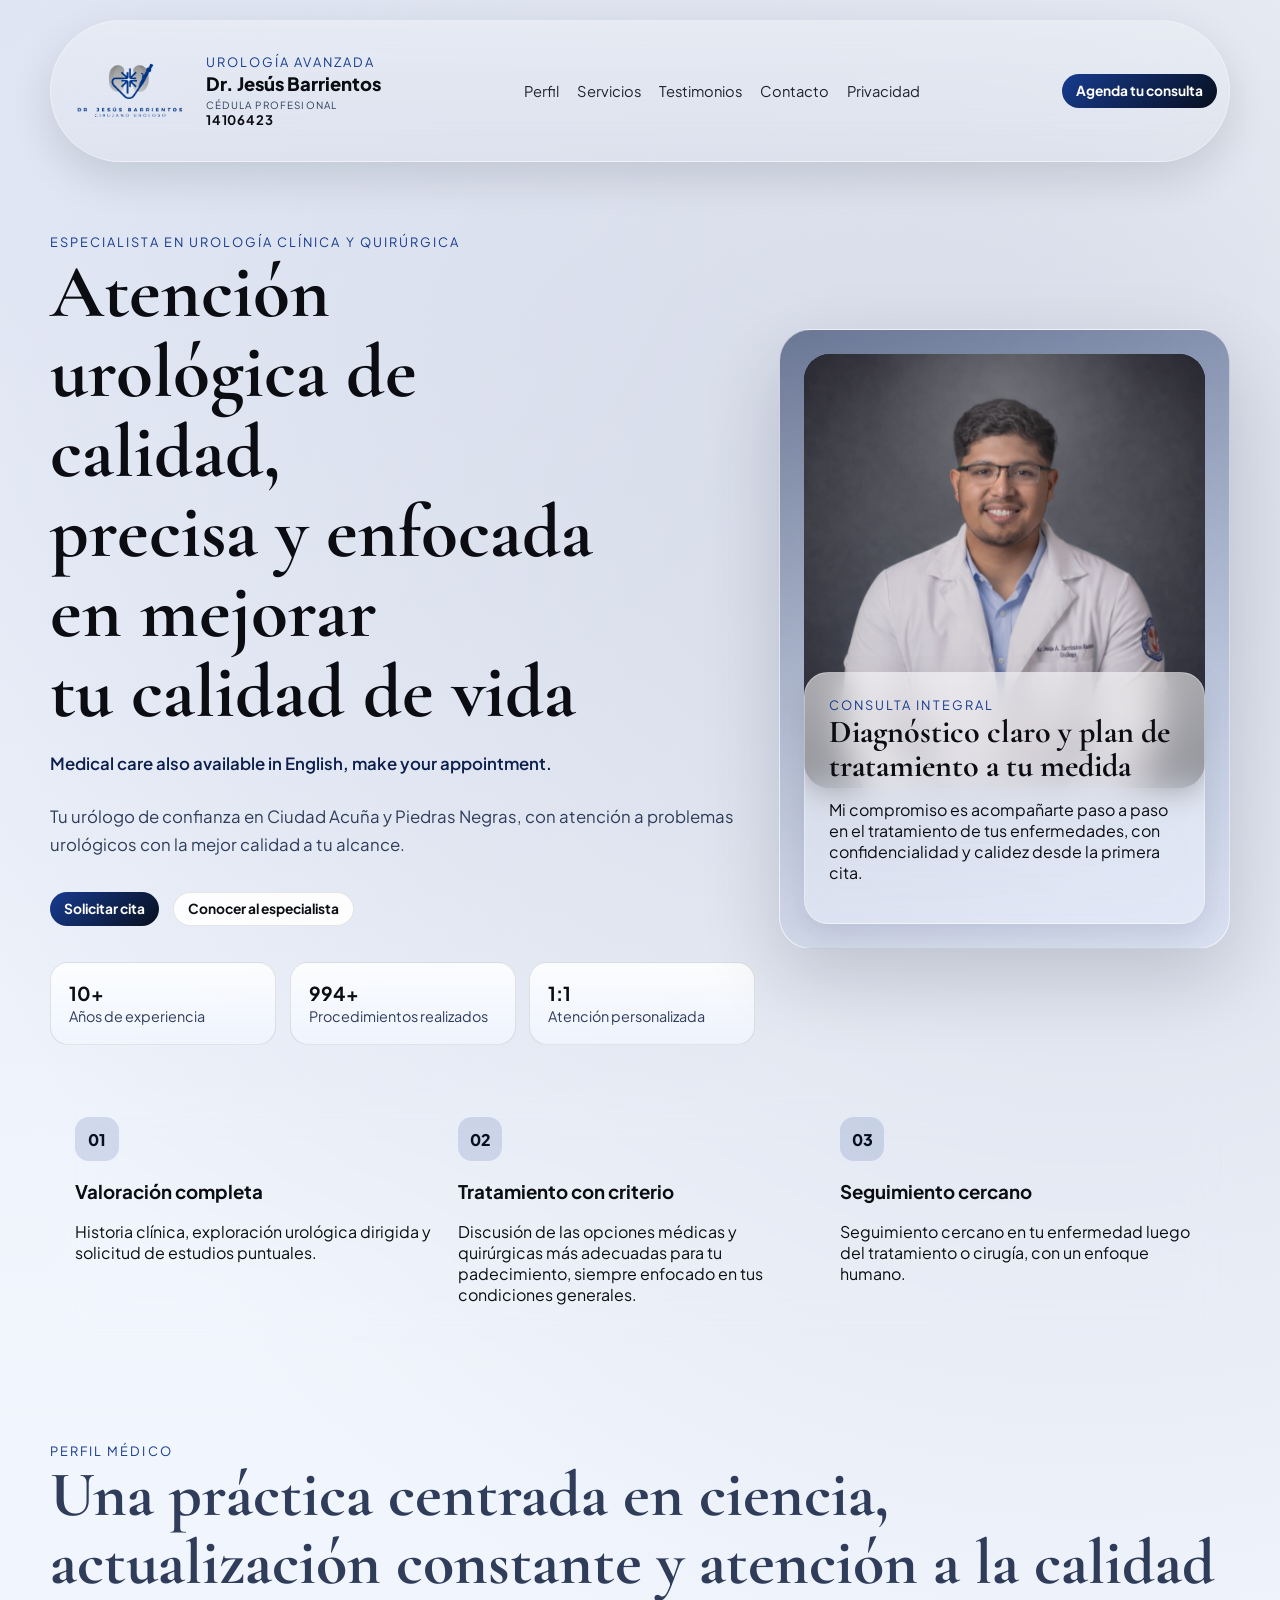
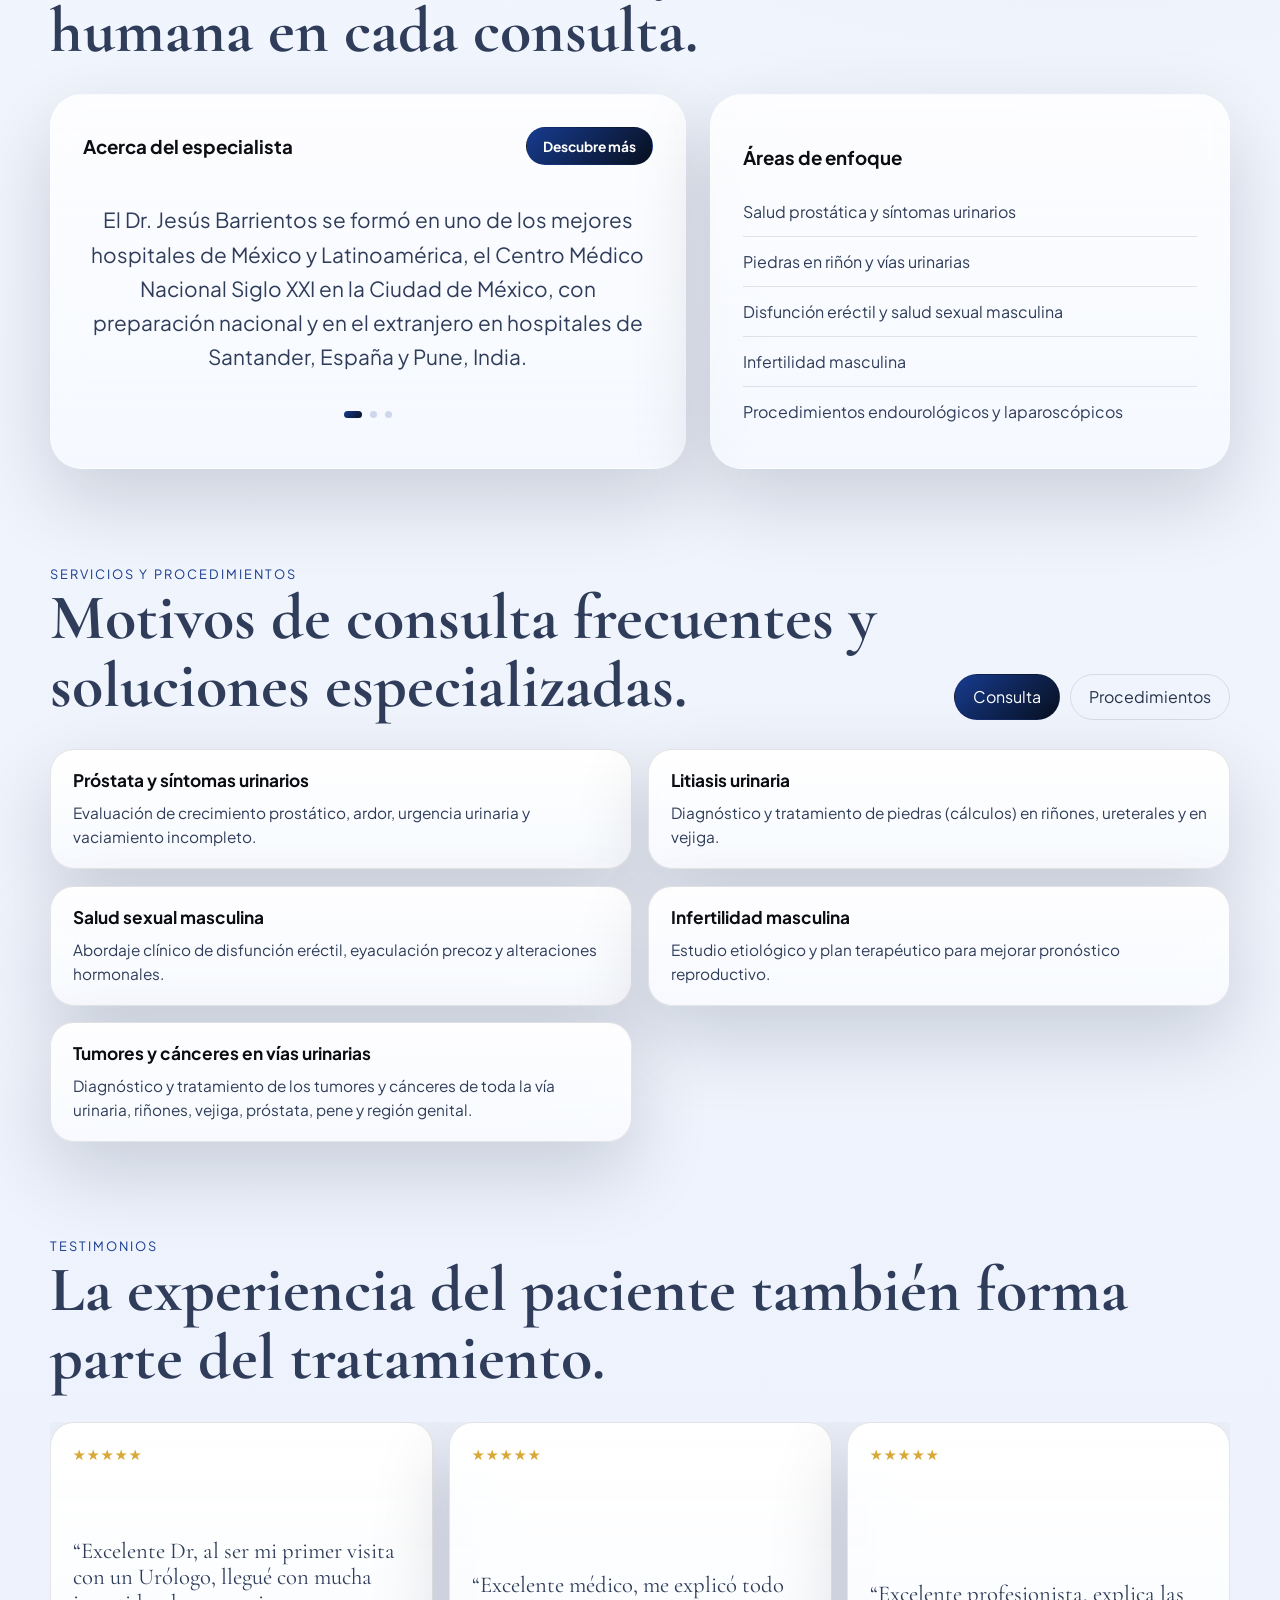
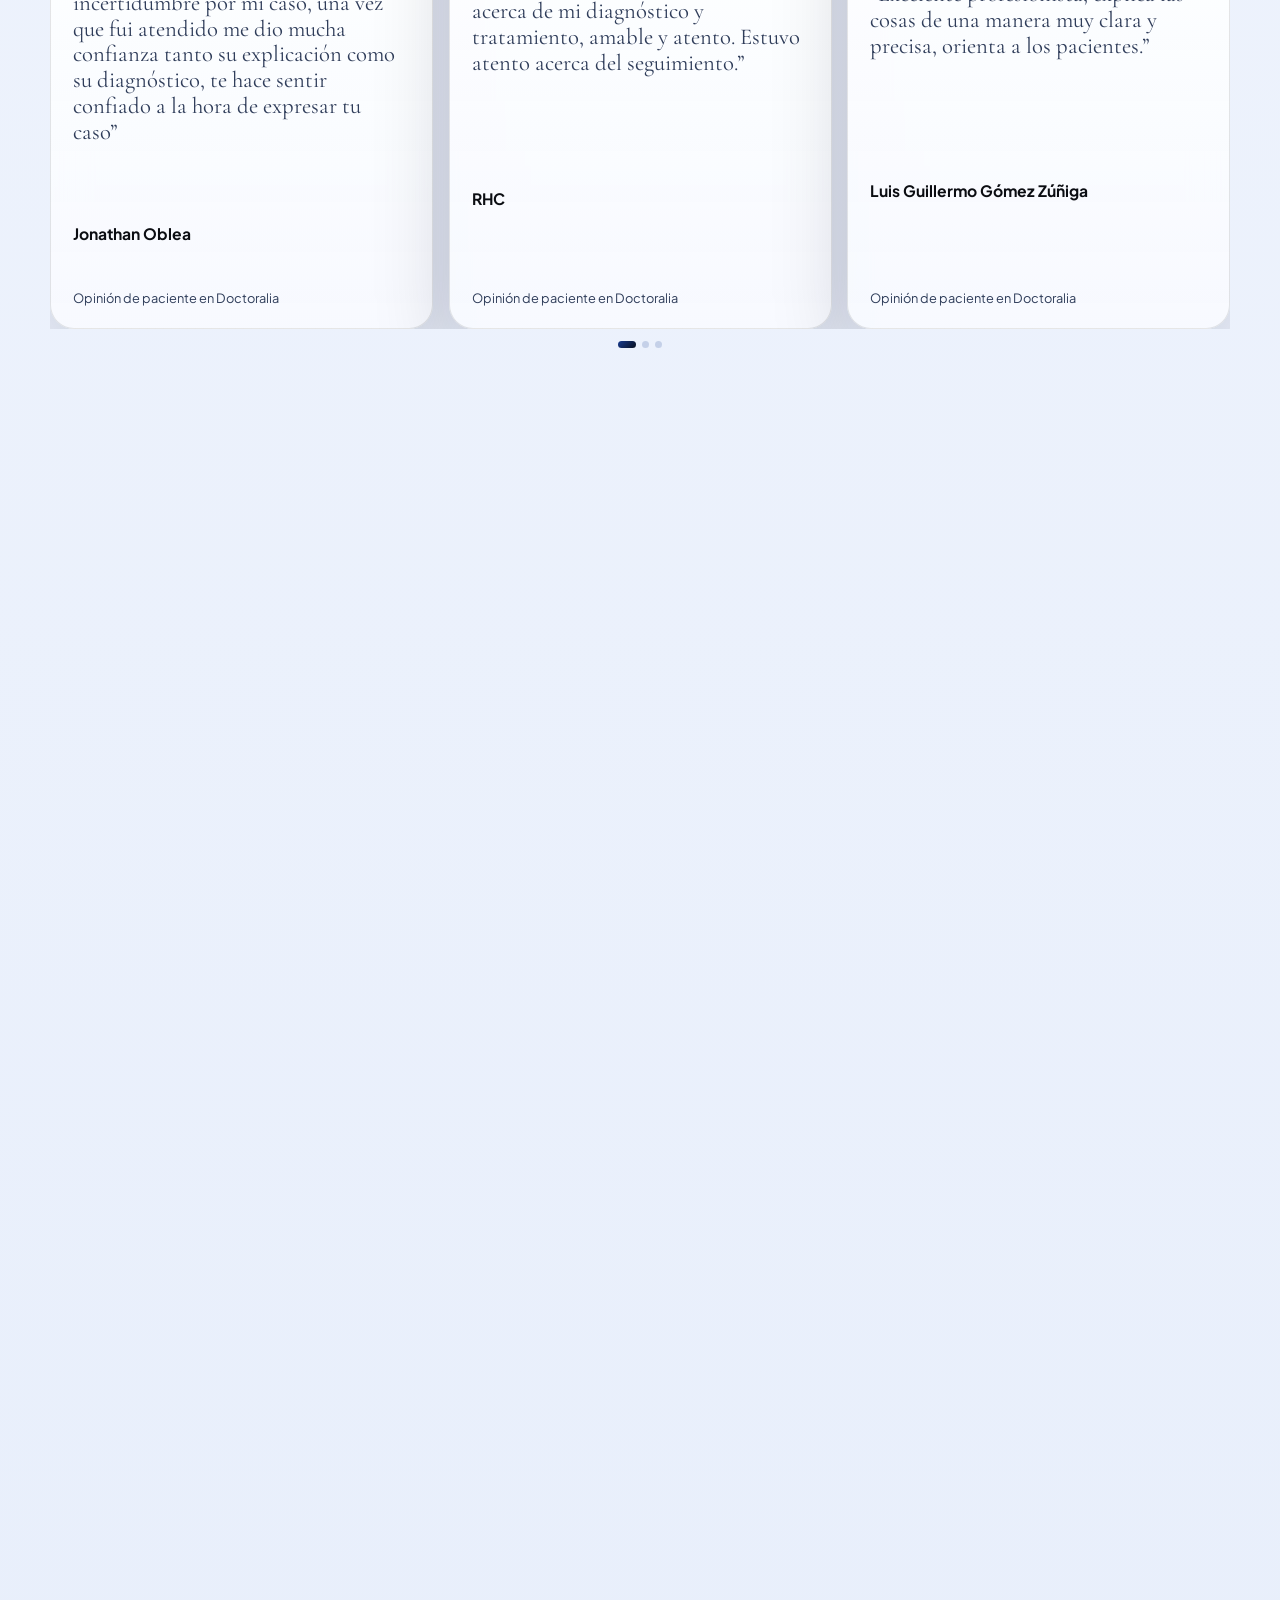
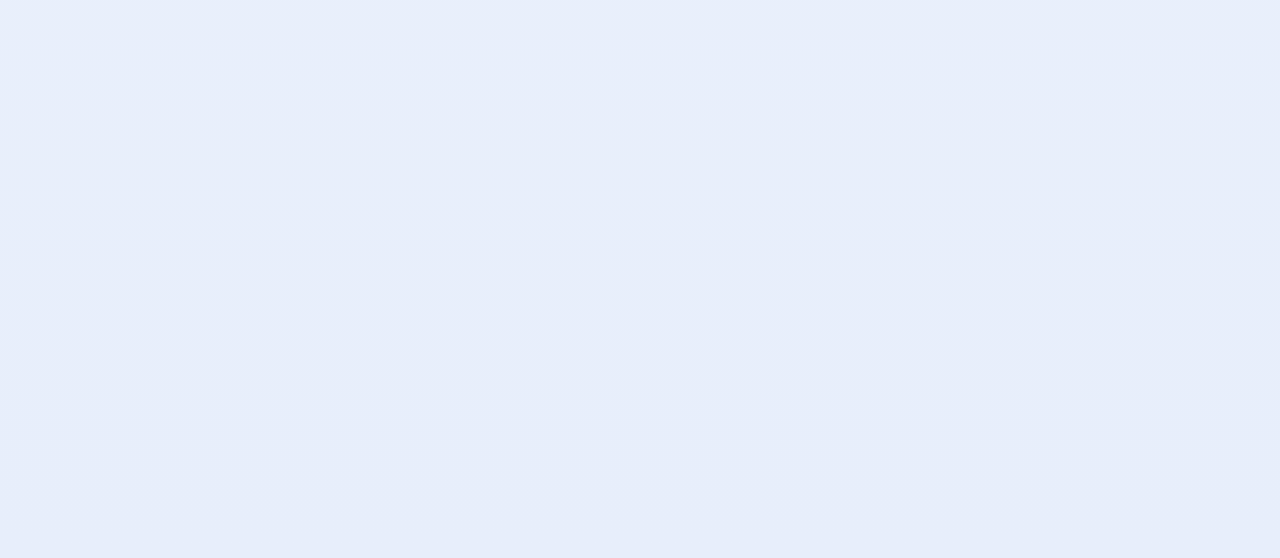
==== commit 9084fd74: "Agregar favicon y ajustes de contenido" ====
--- a/index.html
+++ b/index.html
@@ -8,6 +8,9 @@
       name="description"
       content="Landing page para práctica de urología con enfoque humano, diagnóstico preciso y atención especializada."
     />
+    <link rel="icon" type="image/png" sizes="64x64" href="assets/favicon-dr-jesus.png" />
+    <link rel="icon" type="image/png" sizes="192x192" href="assets/favicon-dr-jesus.png" />
+    <link rel="apple-touch-icon" href="assets/apple-touch-icon-dr-jesus.png" />
     <link rel="preconnect" href="https://fonts.googleapis.com" />
     <link rel="preconnect" href="https://fonts.gstatic.com" crossorigin />
     <link
